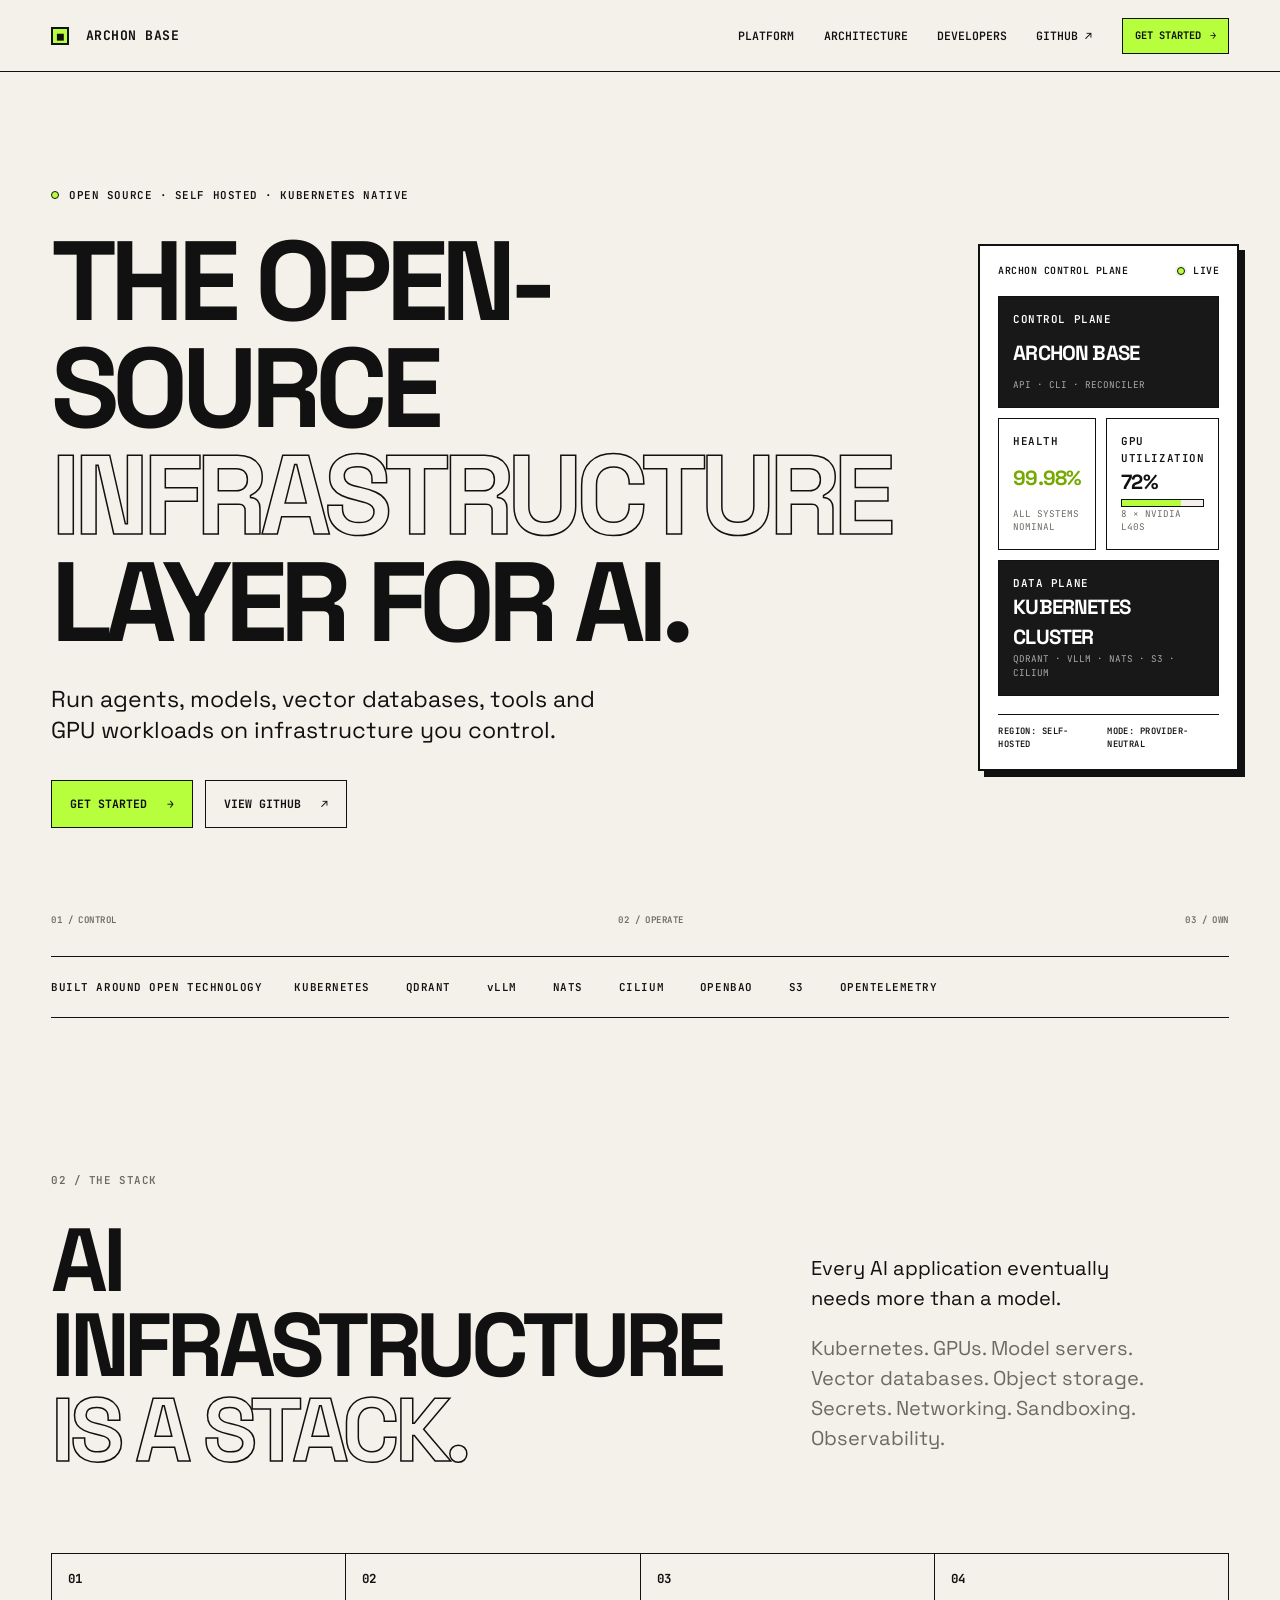
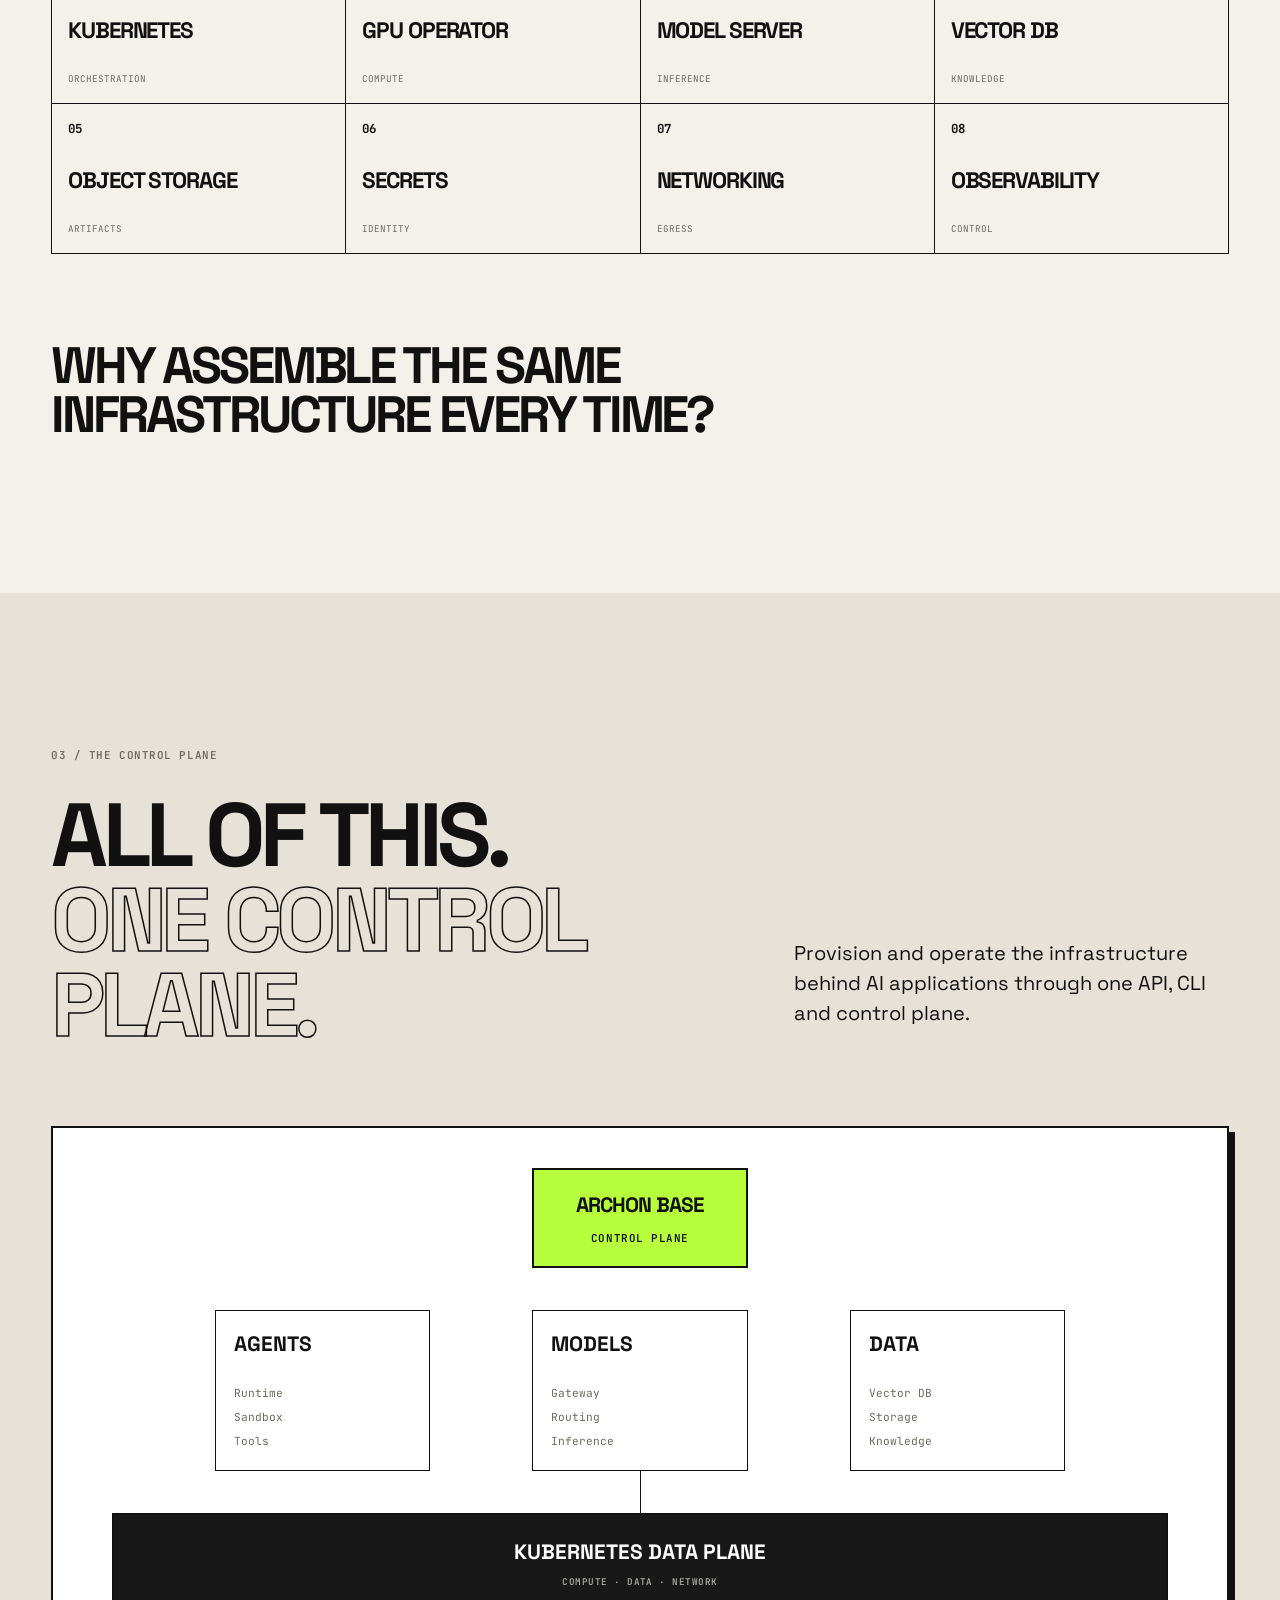
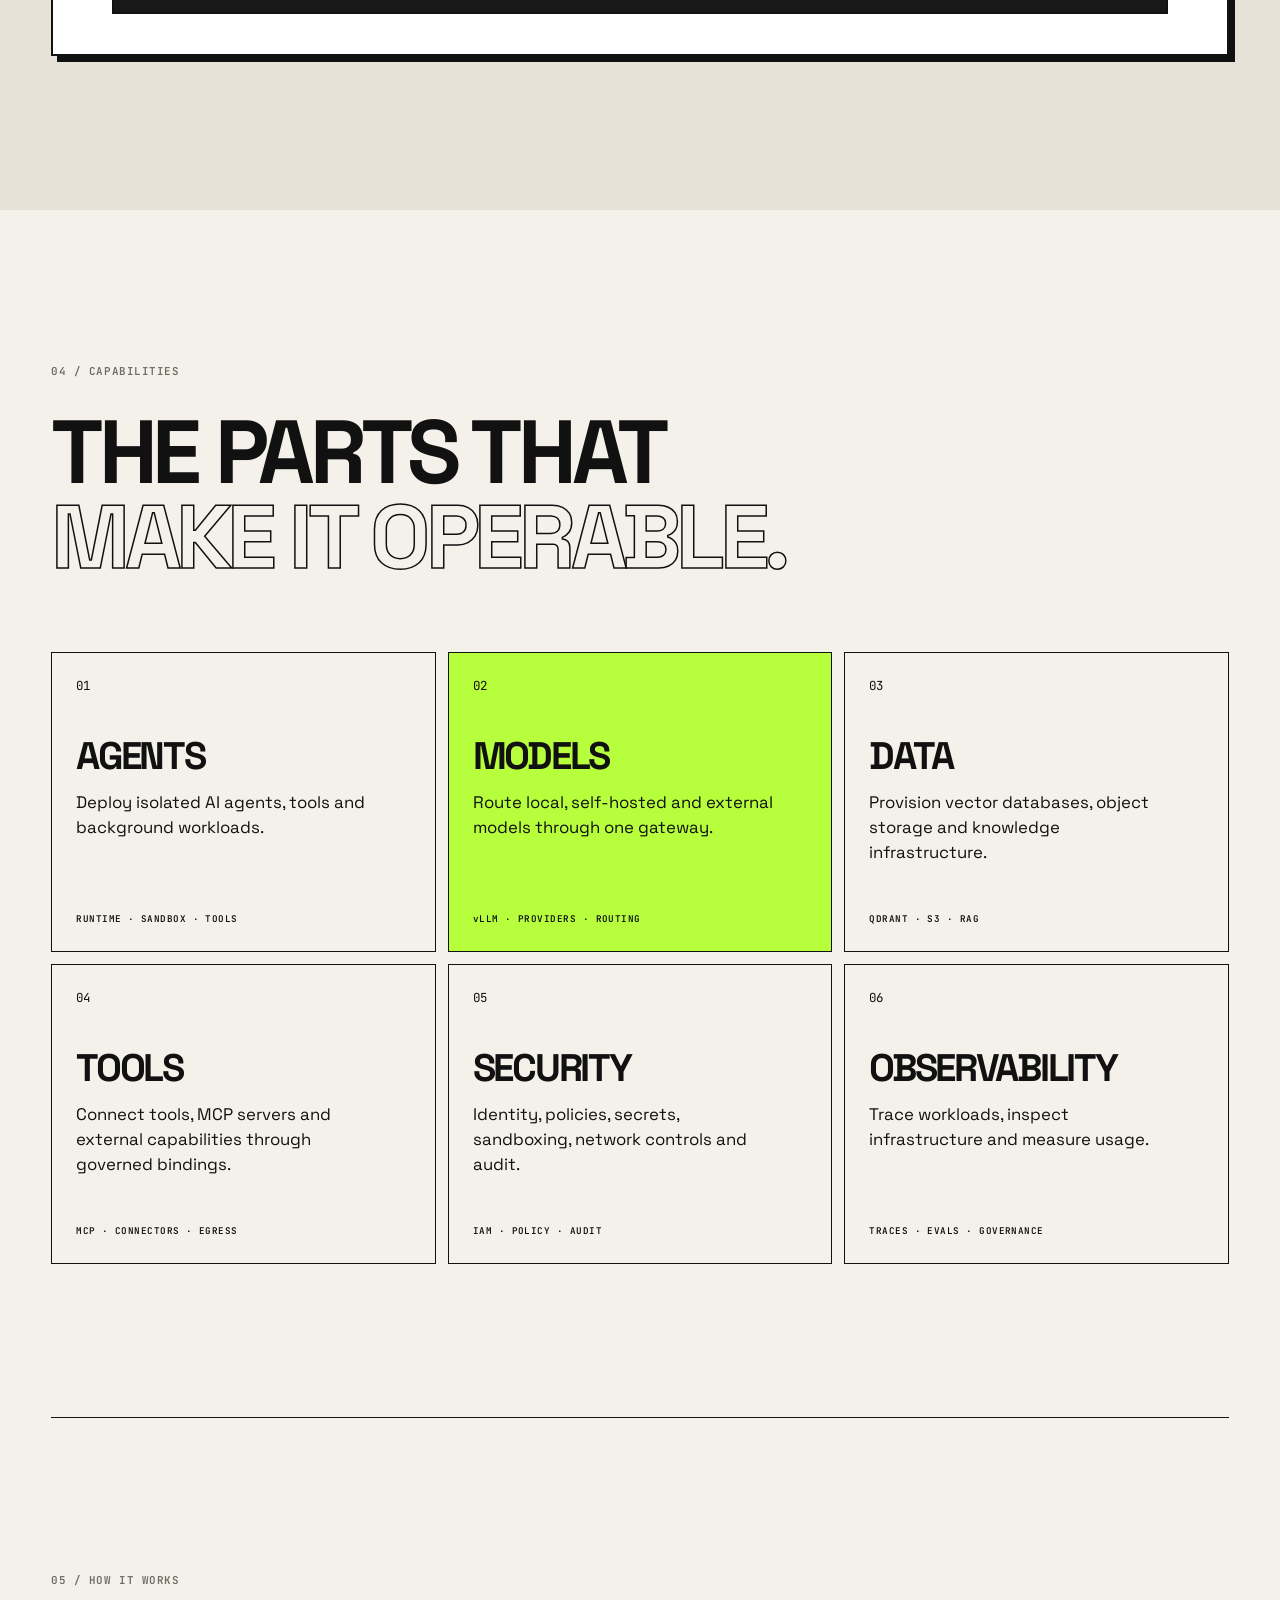
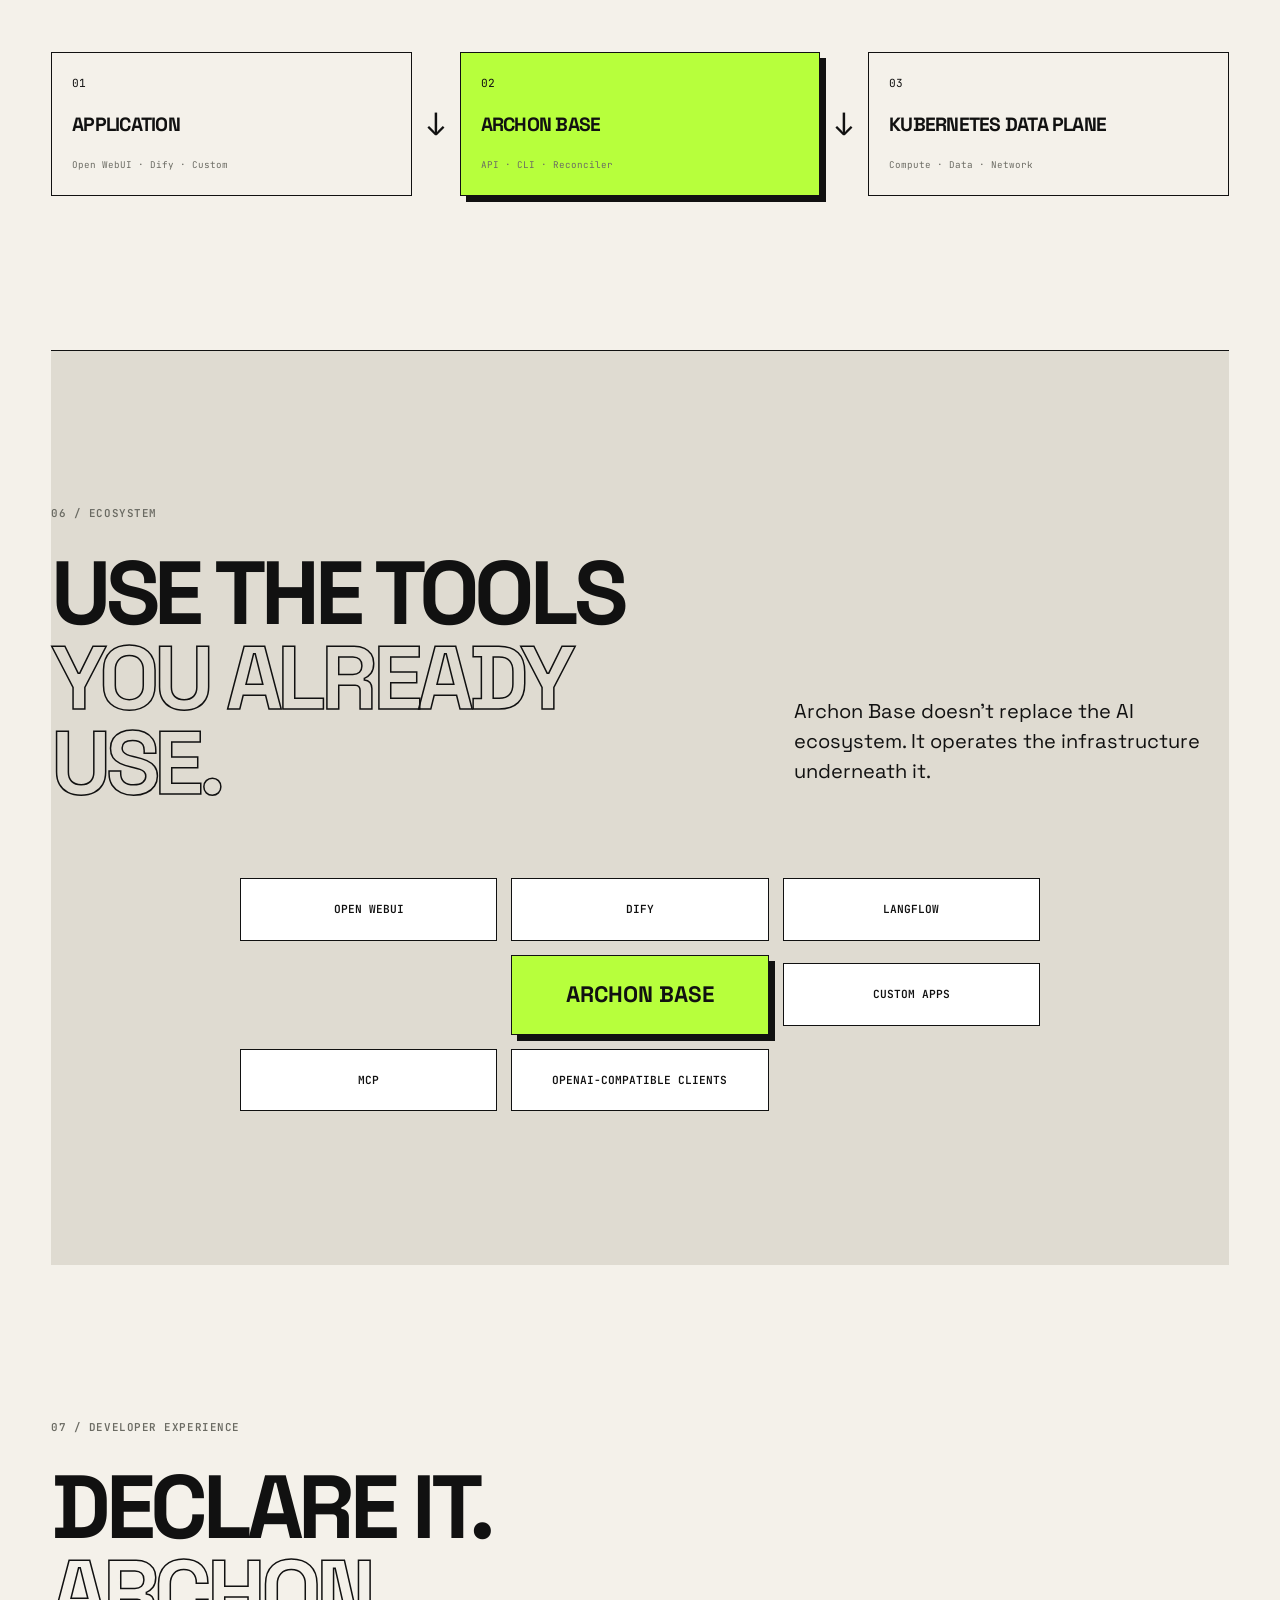
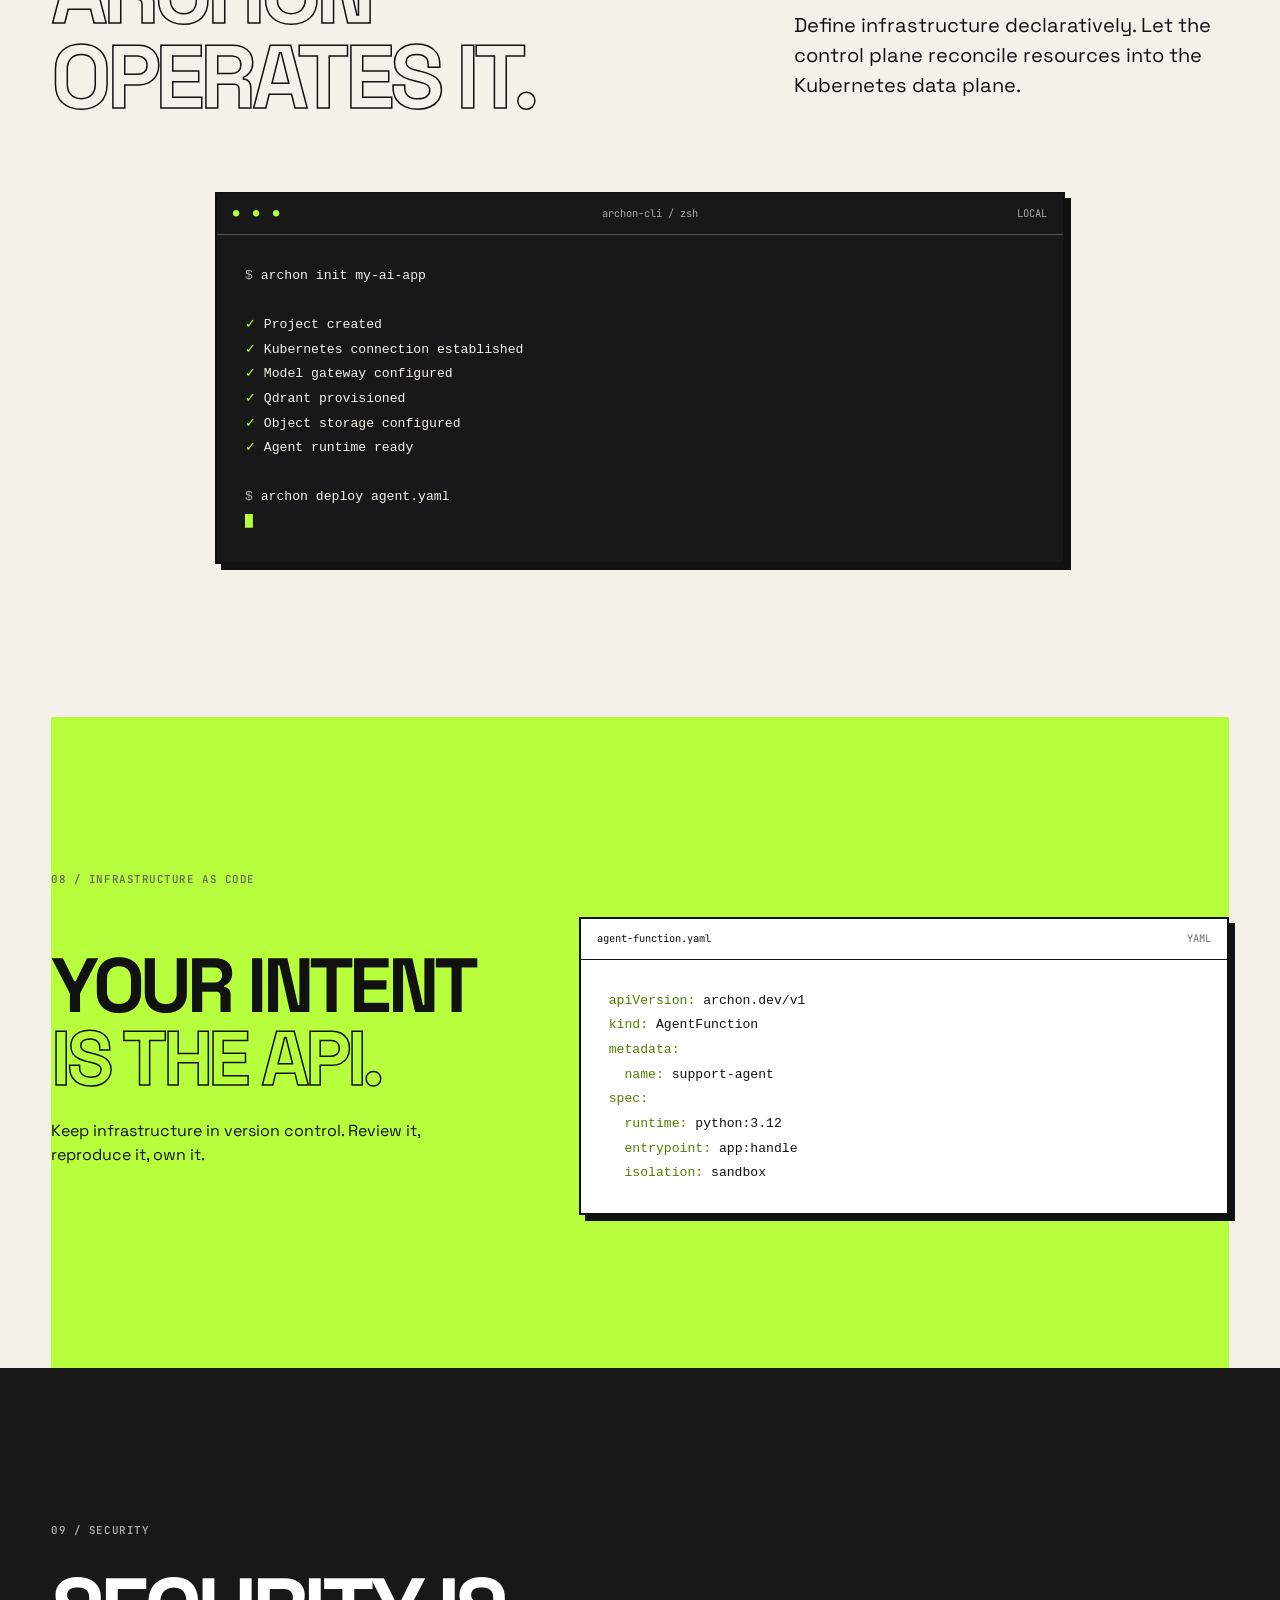
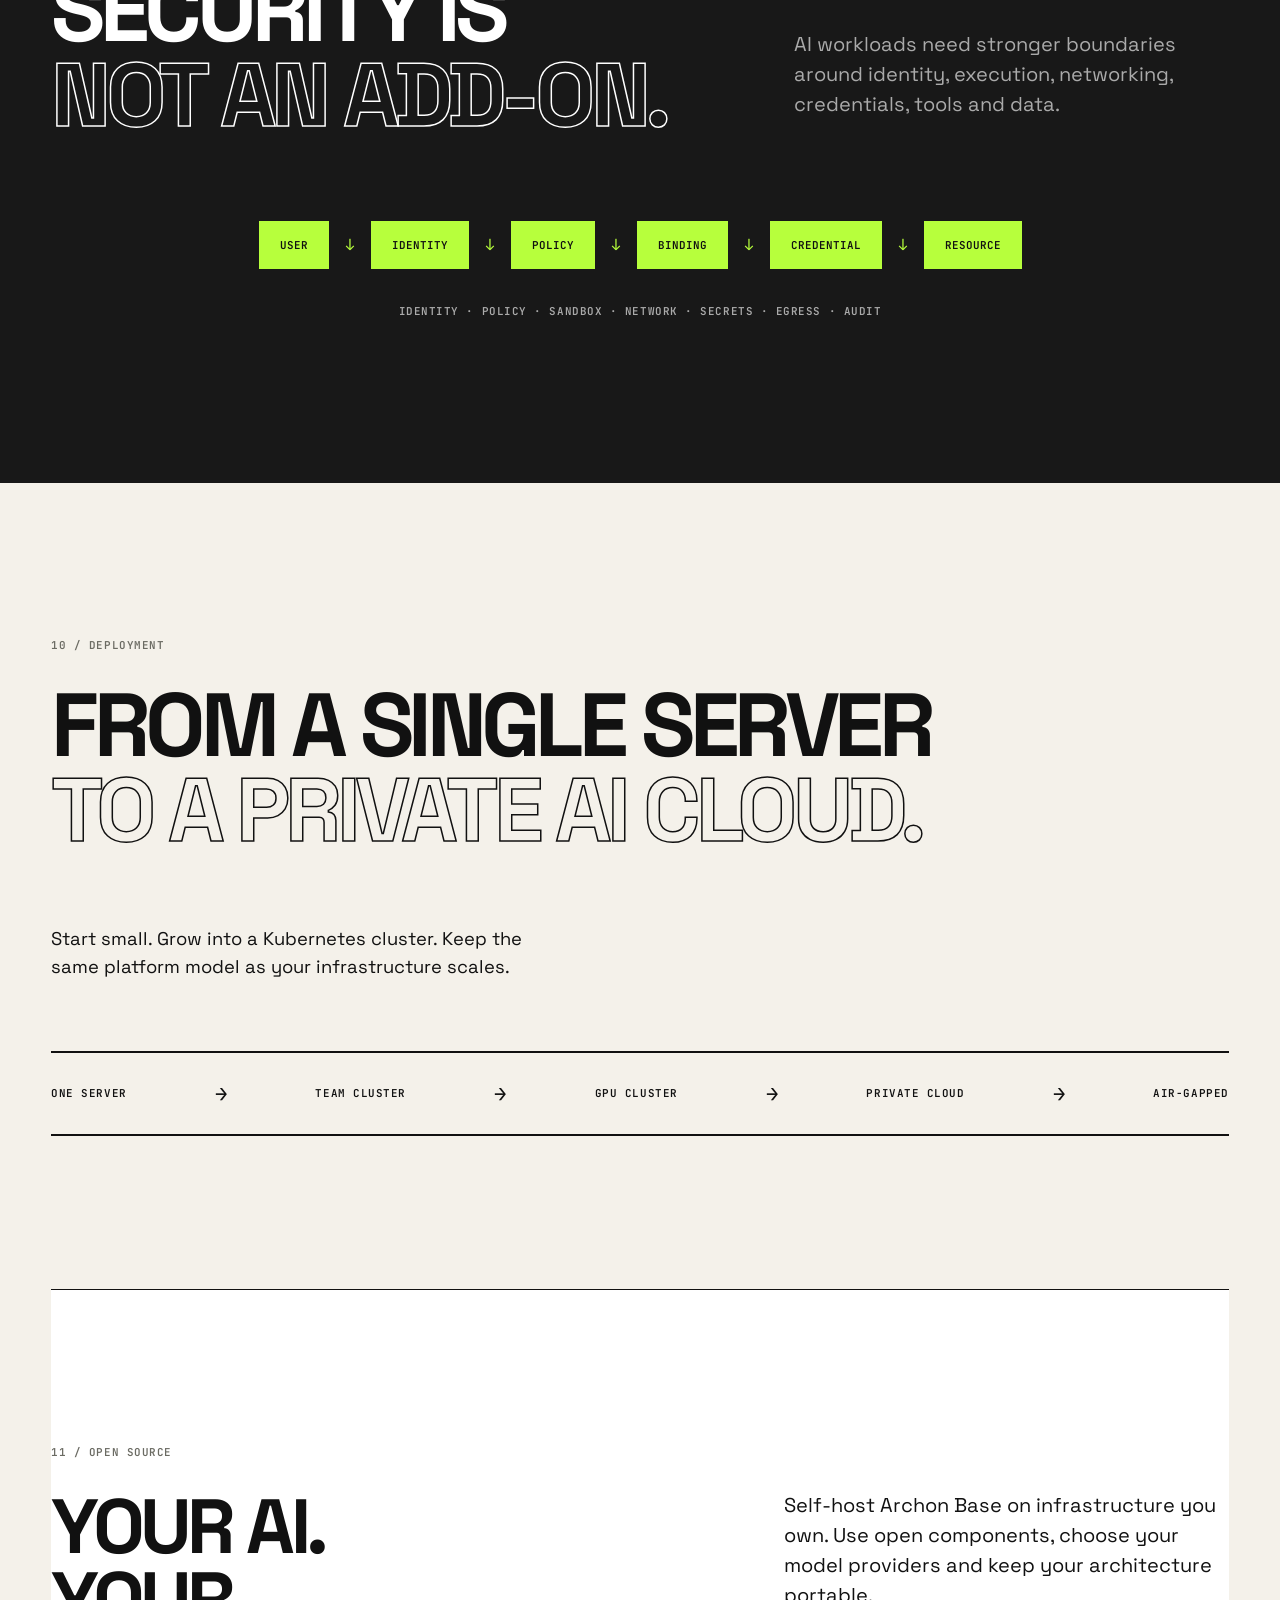
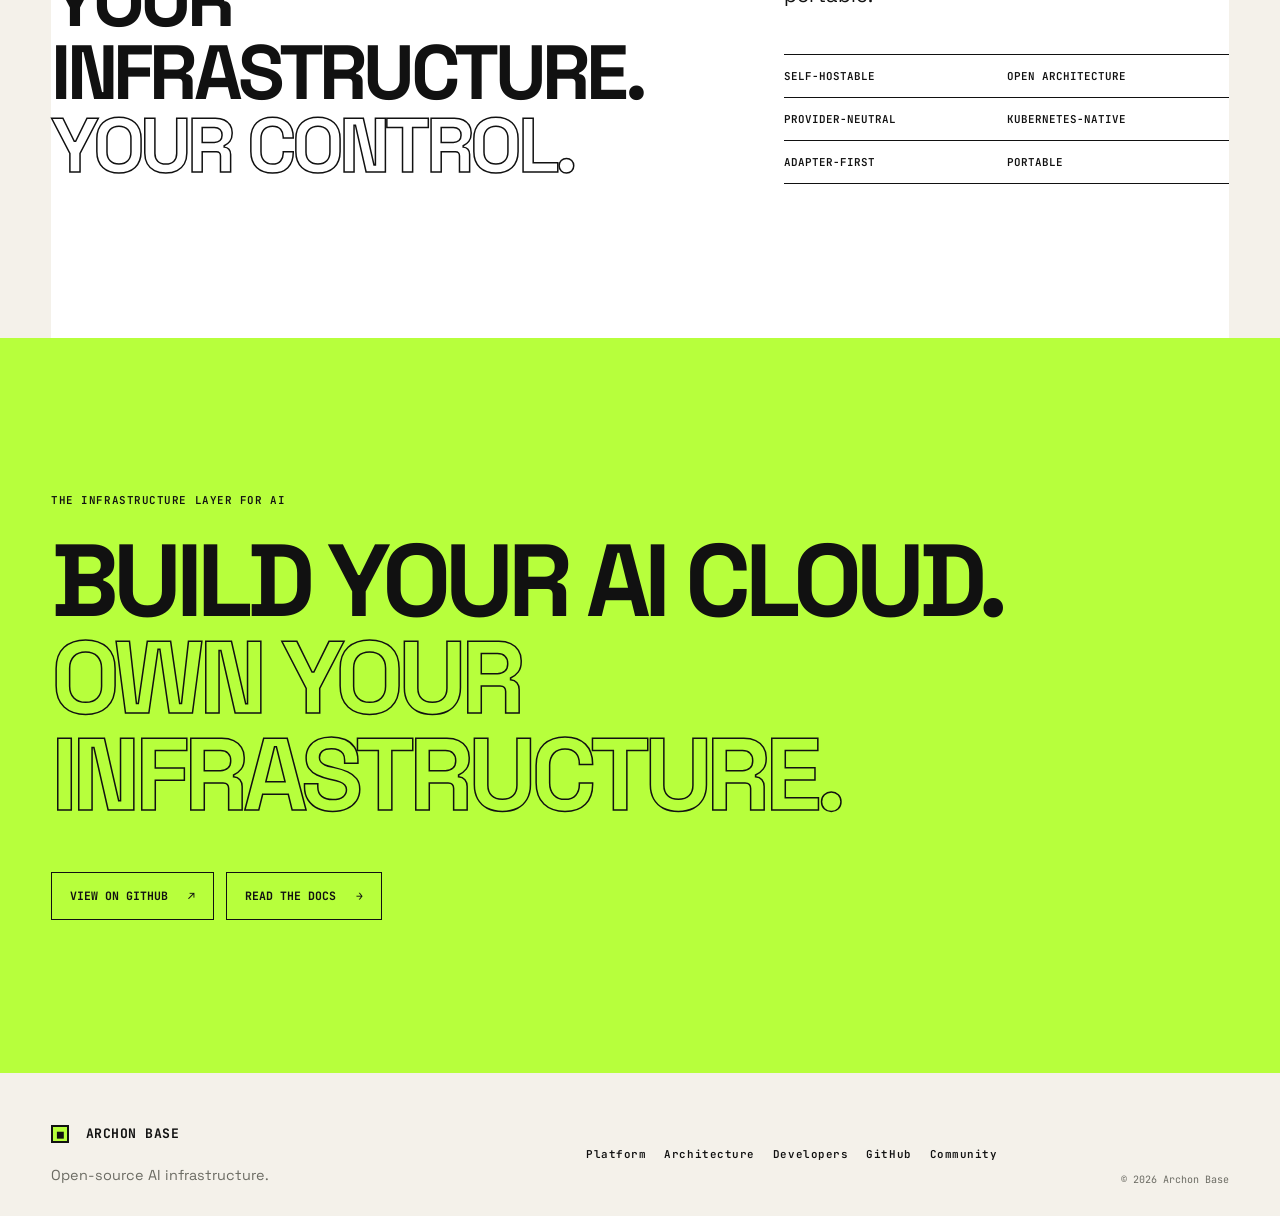
==== marketing-web/index.html @ db0e5c3b "Build Archon Base marketing website" ====
<!doctype html>
<html lang="en">
  <head>
    <meta charset="UTF-8" />
    <meta name="viewport" content="width=device-width, initial-scale=1.0" />
    <meta name="description" content="Archon Base is the open-source infrastructure layer for self-hosted AI applications." />
    <title>Archon Base — AI infrastructure you control</title>
    <link rel="preconnect" href="https://fonts.googleapis.com" />
    <link rel="preconnect" href="https://fonts.gstatic.com" crossorigin />
    <link href="https://fonts.googleapis.com/css2?family=JetBrains+Mono:wght@400;500;600;700&family=Space+Grotesk:wght@400;500;600;700&display=swap" rel="stylesheet" />
    <link rel="stylesheet" href="./styles.css" />
  </head>
  <body>
    <a class="skip-link" href="#main">Skip to content</a>
    <header class="site-header" data-header>
      <a class="wordmark" href="#top" aria-label="Archon Base home"><span class="wordmark-mark">◼</span> ARCHON BASE</a>
      <button class="menu-toggle" type="button" aria-expanded="false" aria-controls="site-nav"><span>MENU</span><span aria-hidden="true">☰</span></button>
      <nav id="site-nav" class="site-nav" aria-label="Primary navigation">
        <a href="#platform">Platform</a>
        <a href="#architecture">Architecture</a>
        <a href="#developers">Developers</a>
        <a href="https://github.com/hacrex/Archon-Base" target="_blank" rel="noreferrer">GitHub ↗</a>
        <a class="button button-lime button-small" href="#start">Get started <span>→</span></a>
      </nav>
    </header>

    <main id="main">
      <section id="top" class="hero section-shell">
        <div class="hero-copy reveal">
          <p class="eyebrow"><span class="status-dot"></span> OPEN SOURCE · SELF HOSTED · KUBERNETES NATIVE</p>
          <h1>THE OPEN-SOURCE <em>INFRASTRUCTURE</em> LAYER FOR AI.</h1>
          <p class="hero-lede">Run agents, models, vector databases, tools and GPU workloads on infrastructure you control.</p>
          <div class="hero-actions">
            <a class="button button-lime" href="#start">Get started <span>→</span></a>
            <a class="button button-ghost" href="https://github.com/hacrex/Archon-Base" target="_blank" rel="noreferrer">View GitHub <span>↗</span></a>
          </div>
        </div>
        <div class="hero-panel reveal reveal-delay-1" aria-label="Archon Base infrastructure status panel">
          <div class="panel-topline"><span>ARCHON CONTROL PLANE</span><span class="panel-live"><span class="status-dot"></span> LIVE</span></div>
          <div class="panel-grid">
            <div class="panel-node panel-node-wide"><span class="node-label">CONTROL PLANE</span><strong>ARCHON BASE</strong><small>API · CLI · RECONCILER</small></div>
            <div class="panel-node"><span class="node-label">HEALTH</span><strong class="lime-text">99.98%</strong><small>ALL SYSTEMS NOMINAL</small></div>
            <div class="panel-node"><span class="node-label">GPU UTILIZATION</span><strong>72%</strong><div class="meter"><i style="width:72%"></i></div><small>8 × NVIDIA L40S</small></div>
            <div class="panel-node panel-node-wide"><span class="node-label">DATA PLANE</span><strong>KUBERNETES CLUSTER</strong><small>QDRANT · VLLM · NATS · S3 · CILIUM</small></div>
          </div>
          <div class="panel-footer"><span>REGION: SELF-HOSTED</span><span>MODE: PROVIDER-NEUTRAL</span></div>
        </div>
        <div class="hero-annotations" aria-hidden="true"><span>01 / CONTROL</span><span>02 / OPERATE</span><span>03 / OWN</span></div>
      </section>

      <section class="tech-strip section-shell" aria-label="Technology ecosystem">
        <p class="eyebrow">BUILT AROUND OPEN TECHNOLOGY</p>
        <div class="tech-list"><span>KUBERNETES</span><span>QDRANT</span><span>vLLM</span><span>NATS</span><span>CILIUM</span><span>OPENBAO</span><span>S3</span><span>OPENTELEMETRY</span></div>
      </section>

      <section id="platform" class="problem section-shell section-pad">
        <div class="section-kicker">02 / THE STACK</div>
        <div class="split-heading"><h2>AI INFRASTRUCTURE <span>IS A STACK.</span></h2><div><p>Every AI application eventually needs more than a model.</p><p class="muted">Kubernetes. GPUs. Model servers. Vector databases. Object storage. Secrets. Networking. Sandboxing. Observability.</p></div></div>
        <div class="stack-list" aria-label="AI infrastructure stack"><div><b>01</b><span>KUBERNETES</span><small>ORCHESTRATION</small></div><div><b>02</b><span>GPU OPERATOR</span><small>COMPUTE</small></div><div><b>03</b><span>MODEL SERVER</span><small>INFERENCE</small></div><div><b>04</b><span>VECTOR DB</span><small>KNOWLEDGE</small></div><div><b>05</b><span>OBJECT STORAGE</span><small>ARTIFACTS</small></div><div><b>06</b><span>SECRETS</span><small>IDENTITY</small></div><div><b>07</b><span>NETWORKING</span><small>EGRESS</small></div><div><b>08</b><span>OBSERVABILITY</span><small>CONTROL</small></div></div>
        <p class="closing-statement">WHY ASSEMBLE THE SAME INFRASTRUCTURE EVERY TIME?</p>
      </section>

      <section id="architecture" class="control-plane section-shell section-pad">
        <div class="section-kicker">03 / THE CONTROL PLANE</div>
        <div class="split-heading"><h2>ALL OF THIS.<br /><span>ONE CONTROL PLANE.</span></h2><p>Provision and operate the infrastructure behind AI applications through one API, CLI and control plane.</p></div>
        <div class="architecture-diagram" role="img" aria-label="Archon Base connects agents, models and data to a Kubernetes data plane">
          <div class="arch-root">ARCHON BASE<small>CONTROL PLANE</small></div>
          <div class="arch-branches"><div><strong>AGENTS</strong><span>Runtime<br />Sandbox<br />Tools</span></div><div><strong>MODELS</strong><span>Gateway<br />Routing<br />Inference</span></div><div><strong>DATA</strong><span>Vector DB<br />Storage<br />Knowledge</span></div></div>
          <div class="arch-line"></div><div class="arch-kube">KUBERNETES DATA PLANE <small>COMPUTE · DATA · NETWORK</small></div>
        </div>
      </section>

      <section class="capabilities section-shell section-pad">
        <div class="section-kicker">04 / CAPABILITIES</div><h2 class="section-title">THE PARTS THAT<br /><span>MAKE IT OPERABLE.</span></h2>
        <div class="capability-grid">
          <article class="capability-card"><span class="cap-number">01</span><h3>AGENTS</h3><p>Deploy isolated AI agents, tools and background workloads.</p><small>RUNTIME · SANDBOX · TOOLS</small></article>
          <article class="capability-card lime-card"><span class="cap-number">02</span><h3>MODELS</h3><p>Route local, self-hosted and external models through one gateway.</p><small>vLLM · PROVIDERS · ROUTING</small></article>
          <article class="capability-card"><span class="cap-number">03</span><h3>DATA</h3><p>Provision vector databases, object storage and knowledge infrastructure.</p><small>QDRANT · S3 · RAG</small></article>
          <article class="capability-card"><span class="cap-number">04</span><h3>TOOLS</h3><p>Connect tools, MCP servers and external capabilities through governed bindings.</p><small>MCP · CONNECTORS · EGRESS</small></article>
          <article class="capability-card"><span class="cap-number">05</span><h3>SECURITY</h3><p>Identity, policies, secrets, sandboxing, network controls and audit.</p><small>IAM · POLICY · AUDIT</small></article>
          <article class="capability-card"><span class="cap-number">06</span><h3>OBSERVABILITY</h3><p>Trace workloads, inspect infrastructure and measure usage.</p><small>TRACES · EVALS · GOVERNANCE</small></article>
        </div>
      </section>

      <section class="how-it-works section-shell section-pad"><div class="section-kicker">05 / HOW IT WORKS</div><div class="flow"><div><span>01</span><strong>APPLICATION</strong><small>Open WebUI · Dify · Custom</small></div><i>↓</i><div class="flow-active"><span>02</span><strong>ARCHON BASE</strong><small>API · CLI · Reconciler</small></div><i>↓</i><div><span>03</span><strong>KUBERNETES DATA PLANE</strong><small>Compute · Data · Network</small></div></div></section>

      <section class="ecosystem section-shell section-pad"><div class="section-kicker">06 / ECOSYSTEM</div><div class="split-heading"><h2>USE THE TOOLS<br /><span>YOU ALREADY USE.</span></h2><p>Archon Base doesn't replace the AI ecosystem. It operates the infrastructure underneath it.</p></div><div class="ecosystem-map"><div>OPEN WEBUI</div><div>DIFY</div><div>LANGFLOW</div><div class="eco-core">ARCHON BASE</div><div>CUSTOM APPS</div><div>MCP</div><div>OPENAI-COMPATIBLE CLIENTS</div></div></section>

      <section id="developers" class="developer section-shell section-pad"><div class="section-kicker">07 / DEVELOPER EXPERIENCE</div><div class="split-heading"><h2>DECLARE IT.<br /><span>ARCHON OPERATES IT.</span></h2><p>Define infrastructure declaratively. Let the control plane reconcile resources into the Kubernetes data plane.</p></div><div class="terminal-window"><div class="terminal-bar"><span class="terminal-dots">● ● ●</span><span>archon-cli / zsh</span><span>LOCAL</span></div><pre><code><span class="code-muted">$</span> archon init my-ai-app

<span class="code-ok">✓</span> Project created
<span class="code-ok">✓</span> Kubernetes connection established
<span class="code-ok">✓</span> Model gateway configured
<span class="code-ok">✓</span> Qdrant provisioned
<span class="code-ok">✓</span> Object storage configured
<span class="code-ok">✓</span> Agent runtime ready

<span class="code-muted">$</span> archon deploy agent.yaml
<span class="cursor">█</span></code></pre></div></section>

      <section class="iac section-shell section-pad"><div class="section-kicker">08 / INFRASTRUCTURE AS CODE</div><div class="code-layout"><div><h2>YOUR INTENT<br /><span>IS THE API.</span></h2><p>Keep infrastructure in version control. Review it, reproduce it, own it.</p></div><div class="yaml-window"><div class="yaml-header">agent-function.yaml <span>YAML</span></div><pre><code><span class="yaml-key">apiVersion:</span> archon.dev/v1
<span class="yaml-key">kind:</span> AgentFunction
<span class="yaml-key">metadata:</span>
  <span class="yaml-key">name:</span> support-agent
<span class="yaml-key">spec:</span>
  <span class="yaml-key">runtime:</span> python:3.12
  <span class="yaml-key">entrypoint:</span> app:handle
  <span class="yaml-key">isolation:</span> sandbox</code></pre></div></div></section>

      <section class="security section-shell section-pad"><div class="section-kicker">09 / SECURITY</div><div class="split-heading"><h2>SECURITY IS<br /><span>NOT AN ADD-ON.</span></h2><p>AI workloads need stronger boundaries around identity, execution, networking, credentials, tools and data.</p></div><div class="security-flow"><span>USER</span><i>↓</i><span>IDENTITY</span><i>↓</i><span>POLICY</span><i>↓</i><span>BINDING</span><i>↓</i><span>CREDENTIAL</span><i>↓</i><span>RESOURCE</span></div><p class="security-labels">IDENTITY · POLICY · SANDBOX · NETWORK · SECRETS · EGRESS · AUDIT</p></section>

      <section class="deployment section-shell section-pad"><div class="section-kicker">10 / DEPLOYMENT</div><h2 class="section-title">FROM A SINGLE SERVER<br /><span>TO A PRIVATE AI CLOUD.</span></h2><p class="deployment-copy">Start small. Grow into a Kubernetes cluster. Keep the same platform model as your infrastructure scales.</p><div class="deployment-rail"><span>ONE SERVER</span><i>→</i><span>TEAM CLUSTER</span><i>→</i><span>GPU CLUSTER</span><i>→</i><span>PRIVATE CLOUD</span><i>→</i><span>AIR-GAPPED</span></div></section>

      <section class="open-source section-shell section-pad"><div class="section-kicker">11 / OPEN SOURCE</div><div class="open-source-grid"><h2>YOUR AI.<br />YOUR INFRASTRUCTURE.<br /><span>YOUR CONTROL.</span></h2><div><p>Self-host Archon Base on infrastructure you own. Use open components, choose your model providers and keep your architecture portable.</p><ul><li>SELF-HOSTABLE</li><li>OPEN ARCHITECTURE</li><li>PROVIDER-NEUTRAL</li><li>KUBERNETES-NATIVE</li><li>ADAPTER-FIRST</li><li>PORTABLE</li></ul></div></div></section>

      <section id="start" class="final-cta section-shell section-pad"><p class="eyebrow">THE INFRASTRUCTURE LAYER FOR AI</p><h2>BUILD YOUR AI CLOUD.<br /><span>OWN YOUR INFRASTRUCTURE.</span></h2><div class="hero-actions"><a class="button button-lime" href="https://github.com/hacrex/Archon-Base" target="_blank" rel="noreferrer">View on GitHub <span>↗</span></a><a class="button button-ghost" href="https://github.com/hacrex/Archon-Base/tree/main/docs" target="_blank" rel="noreferrer">Read the docs <span>→</span></a></div></section>
    </main>

    <footer class="site-footer section-shell"><div><a class="wordmark" href="#top"><span class="wordmark-mark">◼</span> ARCHON BASE</a><p>Open-source AI infrastructure.</p></div><div class="footer-links"><a href="#platform">Platform</a><a href="#architecture">Architecture</a><a href="#developers">Developers</a><a href="https://github.com/hacrex/Archon-Base" target="_blank" rel="noreferrer">GitHub</a><a href="https://github.com/hacrex/Archon-Base/issues" target="_blank" rel="noreferrer">Community</a></div><p class="copyright">© 2026 Archon Base</p></footer>
    <script src="./script.js"></script>
  </body>
</html>
---- marketing-web/styles.css ----
:root{--bg:#f4f1ea;--ink:#111;--surface:#fff;--lime:#b7ff3c;--muted:#6b6b63;--code:#181818;--line:1px solid var(--ink);--shadow:6px 6px 0 var(--ink);--display:'Space Grotesk',Arial,sans-serif;--mono:'JetBrains Mono',monospace}*{box-sizing:border-box}html{scroll-behavior:smooth}body{margin:0;background:var(--bg);color:var(--ink);font-family:var(--display);font-size:16px;line-height:1.5}body:has(.nav-open){overflow:hidden}a{color:inherit;text-decoration:none}button{font:inherit;color:inherit}.skip-link{position:fixed;left:16px;top:-60px;padding:12px 16px;background:var(--lime);border:var(--line);z-index:100}.skip-link:focus{top:16px}.section-shell{width:min(92%,1440px);margin:0 auto}.section-pad{padding-top:clamp(88px,12vw,176px);padding-bottom:clamp(88px,12vw,176px)}.site-header{position:sticky;top:0;height:72px;display:flex;align-items:center;justify-content:space-between;padding:0 4%;background:rgba(244,241,234,.95);border-bottom:var(--line);z-index:20;backdrop-filter:blur(6px)}.wordmark{font-family:var(--mono);font-size:.82rem;font-weight:700;letter-spacing:.04em;white-space:nowrap}.wordmark-mark{display:inline-grid;place-items:center;width:18px;height:18px;margin-right:8px;background:var(--lime);border:2px solid var(--ink);font-size:.65rem}.site-nav{display:flex;align-items:center;gap:clamp(16px,2.3vw,36px);font-family:var(--mono);font-size:.72rem;font-weight:600;text-transform:uppercase}.site-nav a:not(.button):hover,.footer-links a:hover{text-decoration:underline;text-underline-offset:4px}.menu-toggle{display:none;border:0;background:none;cursor:pointer;font-family:var(--mono);font-size:.7rem;gap:10px;align-items:center}.button{display:inline-flex;align-items:center;justify-content:center;gap:20px;min-height:48px;padding:12px 18px;border:var(--line);font-family:var(--mono);font-size:.72rem;font-weight:700;text-transform:uppercase;transition:transform .18s,box-shadow .18s,background .18s}.button:hover,.button:focus-visible{transform:translate(-3px,-3px);box-shadow:var(--shadow);outline:none}.button-lime{background:var(--lime)}.button-ghost{background:transparent}.button-small{min-height:36px;padding:7px 12px;font-size:.65rem;gap:9px}.hero{min-height:calc(100vh - 72px);display:grid;grid-template-columns:1.05fr .95fr;align-items:center;gap:clamp(36px,7vw,112px);position:relative;padding-top:clamp(64px,9vw,130px);padding-bottom:clamp(80px,10vw,150px)}.eyebrow,.section-kicker,.node-label,.panel-topline,.panel-footer,.tech-list,.capability-card small,.security-labels,.deployment-rail,.arch-root small,.arch-kube small,.hero-annotations,.footer-links{font-family:var(--mono);font-size:.68rem;letter-spacing:.05em;font-weight:600}.eyebrow{display:flex;gap:10px;align-items:center;margin:0 0 24px}.status-dot{display:inline-block;width:8px;height:8px;background:var(--lime);border:1px solid var(--ink);border-radius:50%;box-shadow:0 0 0 2px var(--bg)}h1,h2,h3,p{margin-top:0}h1,h2,h3{font-weight:700;letter-spacing:-.06em;line-height:.95}h1{font-size:clamp(3.45rem,8.8vw,8.5rem);margin-bottom:28px;max-width:900px}h1 em,h2 span{font-style:normal;color:transparent;-webkit-text-stroke:1.5px var(--ink)}.hero-lede{max-width:550px;font-size:clamp(1.1rem,1.8vw,1.45rem);line-height:1.35}.hero-actions{display:flex;flex-wrap:wrap;gap:12px;margin-top:34px}.hero-panel{border:2px solid var(--ink);background:var(--surface);box-shadow:var(--shadow);padding:18px;transform:rotate(1.3deg)}.panel-topline,.panel-footer{display:flex;justify-content:space-between;gap:12px;font-size:.62rem}.panel-live{display:flex;align-items:center;gap:8px}.panel-grid{display:grid;grid-template-columns:1fr 1fr;gap:10px;margin:18px 0}.panel-node{min-height:132px;border:var(--line);padding:14px;display:flex;flex-direction:column;justify-content:space-between}.panel-node-wide{grid-column:span 2;min-height:112px;background:var(--code);color:var(--surface)}.panel-node strong{font-size:1.28rem;letter-spacing:-.04em}.panel-node small{font-family:var(--mono);font-size:.58rem;color:var(--muted)}.panel-node-wide small{color:#aaa}.lime-text{color:#76a900}.meter{height:8px;border:1px solid var(--ink);background:var(--bg)}.meter i{display:block;height:100%;background:var(--lime)}.panel-footer{padding-top:10px;border-top:var(--line);font-size:.55rem}.hero-annotations{position:absolute;bottom:28px;left:0;right:0;display:flex;justify-content:space-between;color:var(--muted);font-size:.57rem}.tech-strip{border-top:var(--line);border-bottom:var(--line);padding:22px 0;display:flex;align-items:center;gap:32px}.tech-strip .eyebrow{margin:0;white-space:nowrap}.tech-list{display:flex;flex-wrap:wrap;gap:clamp(14px,2.8vw,42px);font-size:.68rem}.muted{color:var(--muted)}.section-kicker{margin-bottom:30px;color:var(--muted)}.split-heading{display:grid;grid-template-columns:1.2fr .8fr;gap:clamp(32px,7vw,120px);align-items:end}.split-heading h2,.section-title{font-size:clamp(3rem,7vw,7rem);margin-bottom:0}.split-heading p{font-size:clamp(1rem,1.7vw,1.25rem);max-width:500px}.stack-list{display:grid;grid-template-columns:repeat(4,1fr);border-top:var(--line);border-left:var(--line);margin-top:80px}.stack-list>div{min-height:150px;padding:16px;border-right:var(--line);border-bottom:var(--line);display:flex;flex-direction:column;justify-content:space-between}.stack-list b,.cap-number{font-family:var(--mono);font-size:.78rem}.stack-list span{font-size:1.4rem;font-weight:700;letter-spacing:-.05em}.stack-list small{font-family:var(--mono);font-size:.58rem;color:var(--muted)}.closing-statement{font-size:clamp(2rem,4vw,4.2rem);letter-spacing:-.06em;font-weight:700;line-height:.95;max-width:720px;margin:88px 0 0}.control-plane{background:#e6e2d8;width:100%;max-width:none;padding-left:4%;padding-right:4%}.control-plane>*{max-width:1440px;margin-left:auto;margin-right:auto}.architecture-diagram{margin-top:78px;border:2px solid var(--ink);background:var(--surface);padding:40px 5%;text-align:center;box-shadow:var(--shadow)}.arch-root{display:inline-flex;flex-direction:column;gap:8px;padding:20px 42px;border:2px solid var(--ink);background:var(--lime);font-size:1.3rem;font-weight:700;letter-spacing:-.04em}.arch-branches{display:grid;grid-template-columns:repeat(3,1fr);gap:12%;margin:42px auto 0;max-width:850px}.arch-branches>div{border:var(--line);padding:18px;text-align:left;min-height:150px}.arch-branches strong{display:block;font-size:1.3rem;margin-bottom:20px}.arch-branches span{font-family:var(--mono);font-size:.7rem;line-height:1.8;color:var(--muted)}.arch-line{height:42px;width:1px;background:var(--ink);margin:auto}.arch-kube{border:2px solid var(--ink);background:var(--code);color:var(--surface);padding:22px;font-size:1.3rem;font-weight:700}.arch-kube small{display:block;color:#a9a9a3;margin-top:8px;font-size:.58rem}.capabilities{background:var(--bg)}.section-title{margin-bottom:72px}.capability-grid{display:grid;grid-template-columns:repeat(3,1fr);gap:12px}.capability-card{min-height:300px;border:var(--line);padding:24px;display:flex;flex-direction:column;transition:transform .18s,box-shadow .18s}.capability-card:hover{transform:translate(-3px,-3px);box-shadow:var(--shadow)}.capability-card h3{font-size:clamp(2rem,3vw,3.2rem);margin:42px 0 16px}.capability-card p{font-size:1.05rem;max-width:300px}.capability-card small{margin-top:auto;font-size:.58rem}.lime-card{background:var(--lime)}.how-it-works{border-top:var(--line);border-bottom:var(--line)}.flow{display:flex;align-items:center;justify-content:space-between;gap:14px;margin-top:64px}.flow>div{border:var(--line);padding:22px 20px;min-height:144px;flex:1;display:flex;flex-direction:column;justify-content:space-between}.flow .flow-active{background:var(--lime);box-shadow:var(--shadow)}.flow span{font-family:var(--mono);font-size:.7rem}.flow strong{font-size:1.2rem;letter-spacing:-.04em}.flow small{font-family:var(--mono);font-size:.58rem;color:var(--muted)}.flow>i{font-style:normal;font-size:2rem}.ecosystem{background:#dfdbd1}.ecosystem-map{margin:72px auto 0;max-width:800px;display:grid;grid-template-columns:1fr 1fr 1fr;gap:14px;align-items:center;text-align:center;font-family:var(--mono);font-size:.7rem;font-weight:600}.ecosystem-map>div{border:var(--line);padding:22px 12px;background:var(--surface)}.ecosystem-map .eco-core{grid-column:2;background:var(--lime);font-family:var(--display);font-size:1.4rem;font-weight:700;box-shadow:var(--shadow)}.terminal-window,.yaml-window{background:var(--code);color:#f5f1e8;border:2px solid var(--ink);box-shadow:var(--shadow)}.terminal-window{margin-top:72px;max-width:850px;margin-left:auto;margin-right:auto}.terminal-bar,.yaml-header{display:flex;justify-content:space-between;padding:12px 16px;border-bottom:1px solid #555;font-family:var(--mono);font-size:.65rem;color:#aaa}.terminal-dots{color:var(--lime);letter-spacing:4px}.terminal-window pre,.yaml-window pre{overflow-x:auto;margin:0;padding:28px;font:500 .82rem/1.8 var(--mono)}.code-muted{color:#aaa}.code-ok{color:var(--lime)}.cursor{color:var(--lime);animation:blink 1s steps(2,start) infinite}.iac{background:var(--lime)}.code-layout{display:grid;grid-template-columns:.8fr 1.2fr;gap:8%;align-items:center}.code-layout h2{font-size:clamp(3rem,6vw,6rem);margin-bottom:24px}.yaml-window{background:var(--surface);color:var(--ink);box-shadow:var(--shadow)}.yaml-header{color:var(--ink);border-color:var(--ink)}.yaml-header span{color:var(--muted)}.yaml-key{color:#508000}.security{background:var(--code);color:var(--surface);width:100%;max-width:none;padding-left:4%;padding-right:4%}.security>*{max-width:1440px;margin-left:auto;margin-right:auto}.security .section-kicker{color:#aaa}.security h2 span{-webkit-text-stroke:1.5px var(--surface)}.security .split-heading p{color:#aaa}.security-flow{display:flex;align-items:center;justify-content:center;flex-wrap:wrap;gap:16px;margin-top:82px}.security-flow span{border:1px solid var(--surface);padding:16px 20px;font:600 .68rem var(--mono)}.security-flow span:nth-child(odd){background:var(--lime);color:var(--ink);border-color:var(--lime)}.security-flow i{font-style:normal;color:var(--lime)}.security-labels{text-align:center;color:#aaa;margin-top:34px}.deployment-copy{max-width:500px;font-size:1.15rem;margin:40px 0 70px}.deployment-rail{display:flex;align-items:center;justify-content:space-between;gap:12px;border-top:2px solid var(--ink);border-bottom:2px solid var(--ink);padding:25px 0;flex-wrap:wrap}.deployment-rail span{font-size:.68rem}.deployment-rail i{font-style:normal;font-size:1.3rem}.open-source{border-top:var(--line);background:var(--surface)}.open-source-grid{display:grid;grid-template-columns:1fr 1fr;gap:12%;align-items:start}.open-source h2{font-size:clamp(3rem,6vw,6rem);margin:0}.open-source-grid>div>p{font-size:1.25rem}.open-source ul{list-style:none;margin:44px 0 0;padding:0;display:grid;grid-template-columns:1fr 1fr;border-top:var(--line)}.open-source li{padding:14px 0;border-bottom:var(--line);font:600 .68rem var(--mono)}.final-cta{background:var(--lime);width:100%;max-width:none;padding-left:4%;padding-right:4%}.final-cta>*{max-width:1440px;margin-left:auto;margin-right:auto}.final-cta h2{font-size:clamp(3.5rem,8vw,8rem);margin:0}.final-cta h2 span{-webkit-text-stroke:1.5px var(--ink)}.final-cta .hero-actions{max-width:1440px;margin-top:48px}.site-footer{display:grid;grid-template-columns:1fr 1fr auto;gap:30px;align-items:end;padding-top:48px;padding-bottom:48px}.site-footer p{font-size:.9rem;color:var(--muted);margin:20px 0 0}.footer-links{display:flex;gap:18px;flex-wrap:wrap;align-self:center}.copyright{font-family:var(--mono);font-size:.63rem!important;white-space:nowrap}.reveal{animation:rise .7s both}.reveal-delay-1{animation-delay:.15s}@keyframes rise{from{opacity:0;transform:translateY(18px)}to{opacity:1;transform:translateY(0)}}@keyframes blink{50%{opacity:0}}@media(max-width:850px){.site-header{padding:0 16px}.menu-toggle{display:flex}.site-nav{position:fixed;inset:72px 0 auto 0;display:none;flex-direction:column;align-items:stretch;gap:0;background:var(--bg);border-bottom:var(--line);padding:10px 16px 22px}.site-nav.nav-open{display:flex}.site-nav a{padding:16px 0;border-bottom:var(--line)}.site-nav .button{margin-top:14px}.section-shell{width:calc(100% - 32px)}.hero{grid-template-columns:1fr;min-height:auto;padding-top:80px}.hero-panel{max-width:600px;margin:10px 0 30px}.hero-annotations{display:none}.tech-strip{display:block}.tech-list{margin-top:18px}.split-heading,.open-source-grid,.code-layout{grid-template-columns:1fr;gap:28px}.stack-list{grid-template-columns:repeat(2,1fr);margin-top:48px}.stack-list>div{min-height:125px}.capability-grid{grid-template-columns:1fr 1fr}.capability-card{min-height:260px}.flow{display:grid;grid-template-columns:1fr;gap:10px}.flow>i{text-align:center;line-height:1}.ecosystem-map{grid-template-columns:1fr 1fr}.ecosystem-map .eco-core{grid-column:span 2;grid-row:2}.security-flow{gap:10px;margin-top:50px}.deployment-rail{justify-content:flex-start}.site-footer{grid-template-columns:1fr}.footer-links{align-self:start}.copyright{grid-column:auto}}@media(max-width:540px){h1{font-size:clamp(3.1rem,16vw,5rem)}.hero-actions{align-items:stretch;flex-direction:column}.hero-actions .button{width:100%}.panel-grid{grid-template-columns:1fr}.panel-node-wide{grid-column:auto}.split-heading h2,.section-title{font-size:clamp(2.8rem,14vw,5rem)}.stack-list{grid-template-columns:1fr}.capability-grid{grid-template-columns:1fr}.capability-card{min-height:235px}.arch-branches{grid-template-columns:1fr;gap:10px}.arch-branches>div{min-height:0}.architecture-diagram{padding:28px 16px}.security-flow{display:grid;grid-template-columns:1fr 1fr}.security-flow i{display:none}.security-flow span{padding:13px 10px;text-align:center}.open-source ul{grid-template-columns:1fr}.final-cta .hero-actions{margin-top:32px}}@media(prefers-reduced-motion:reduce){html{scroll-behavior:auto}.reveal{animation:none}.button,.capability-card{transition:none}.cursor{animation:none}}
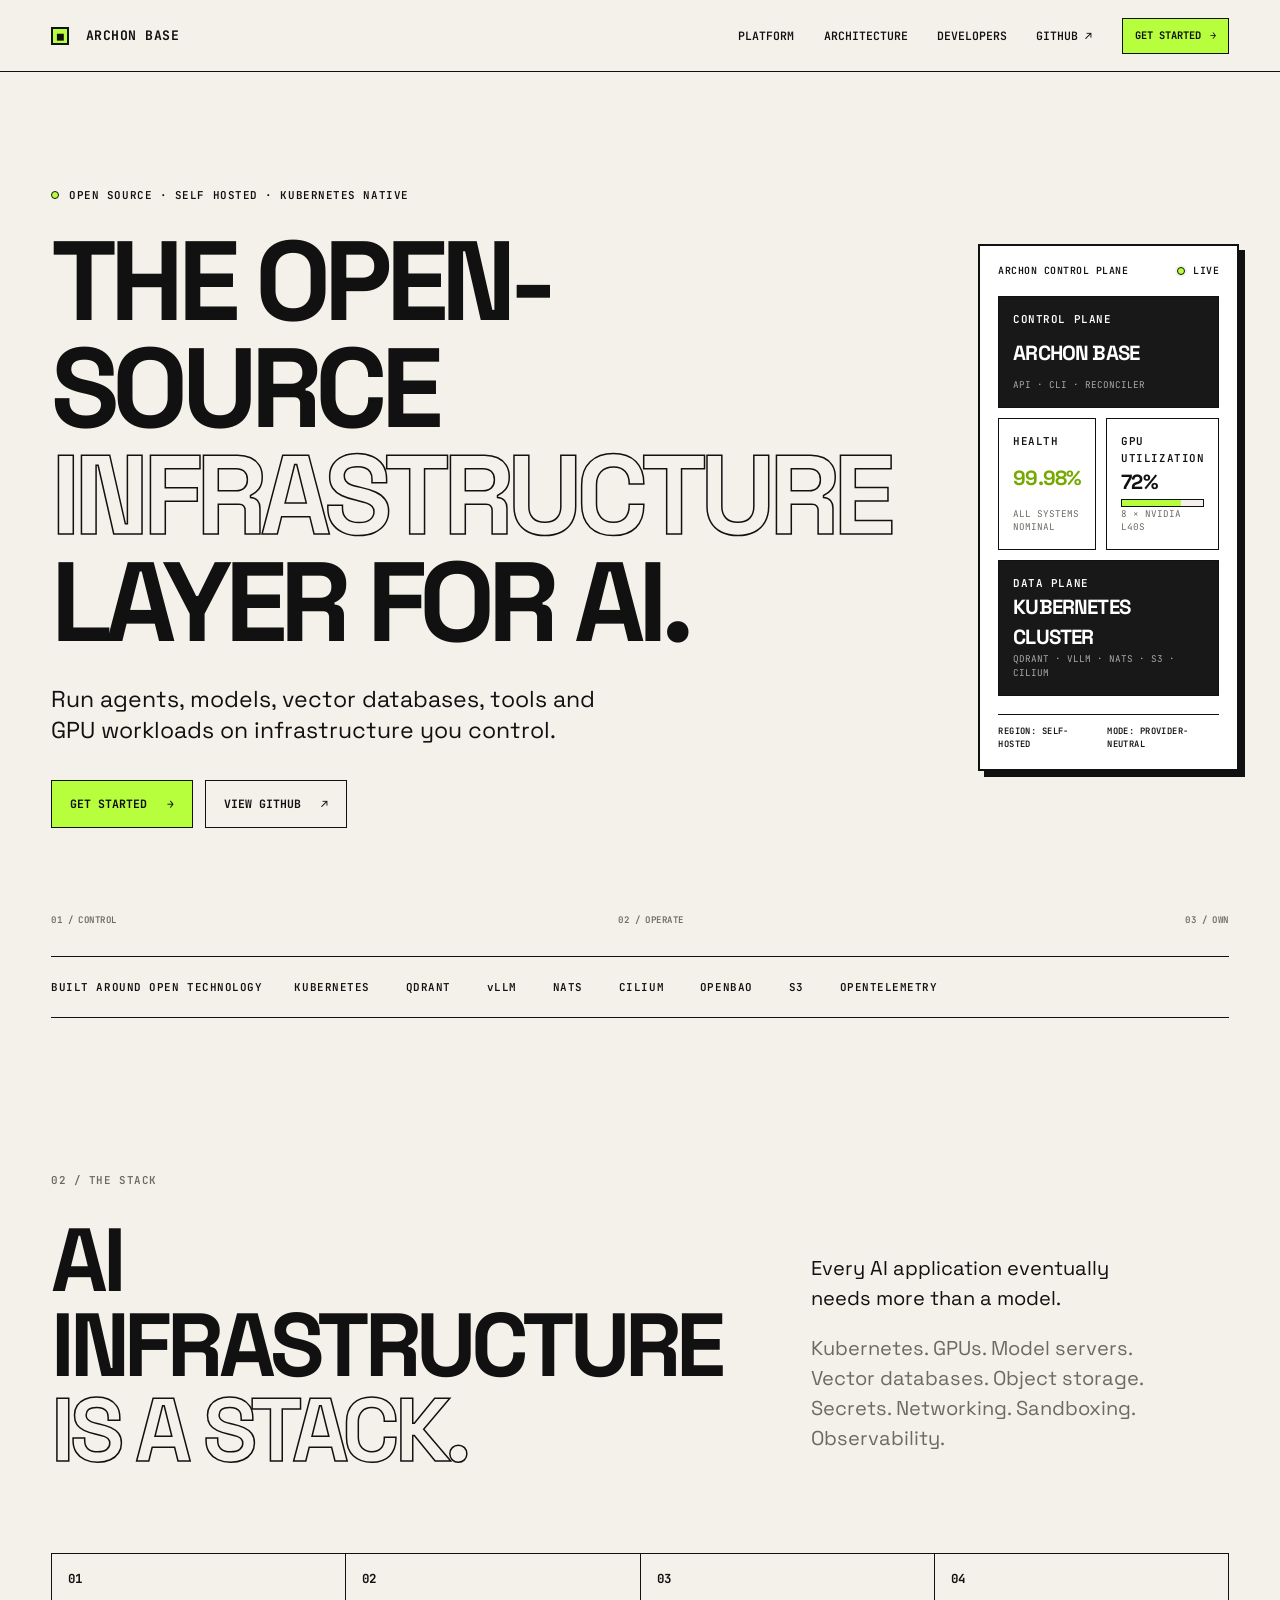
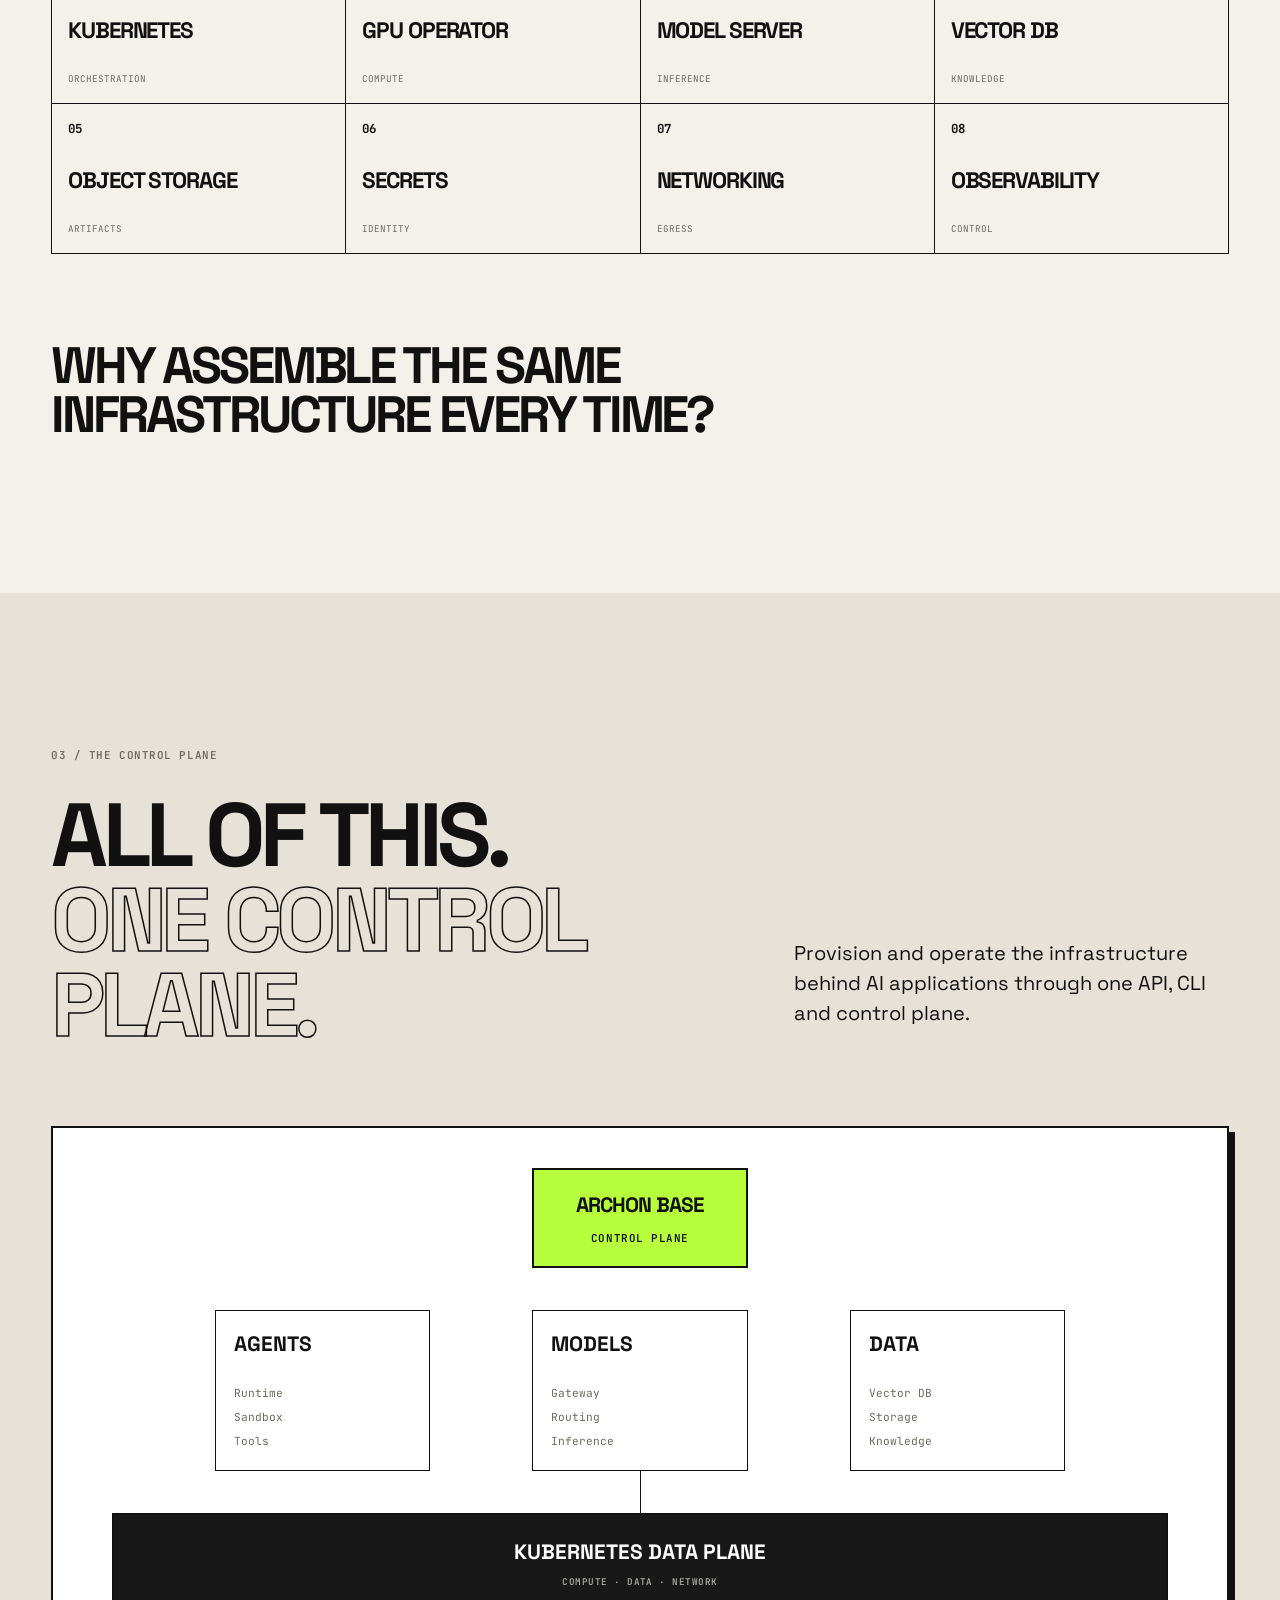
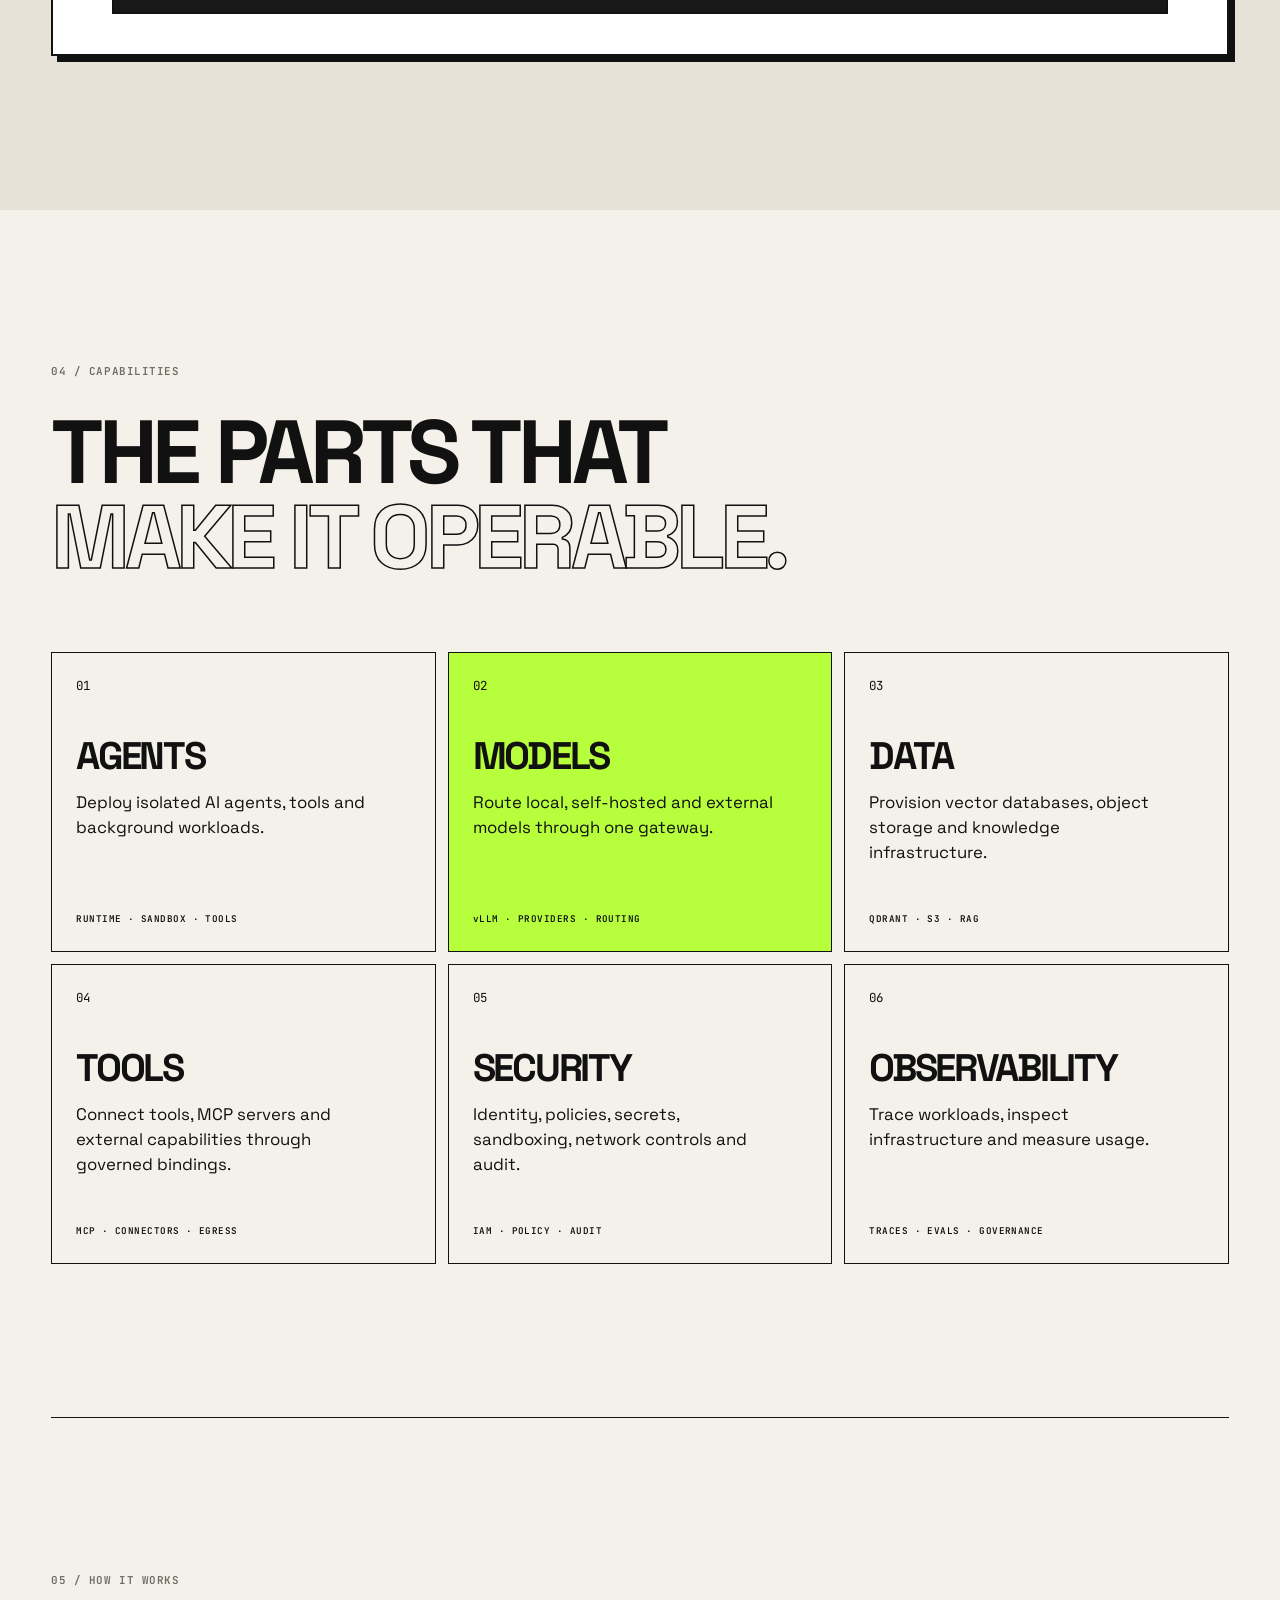
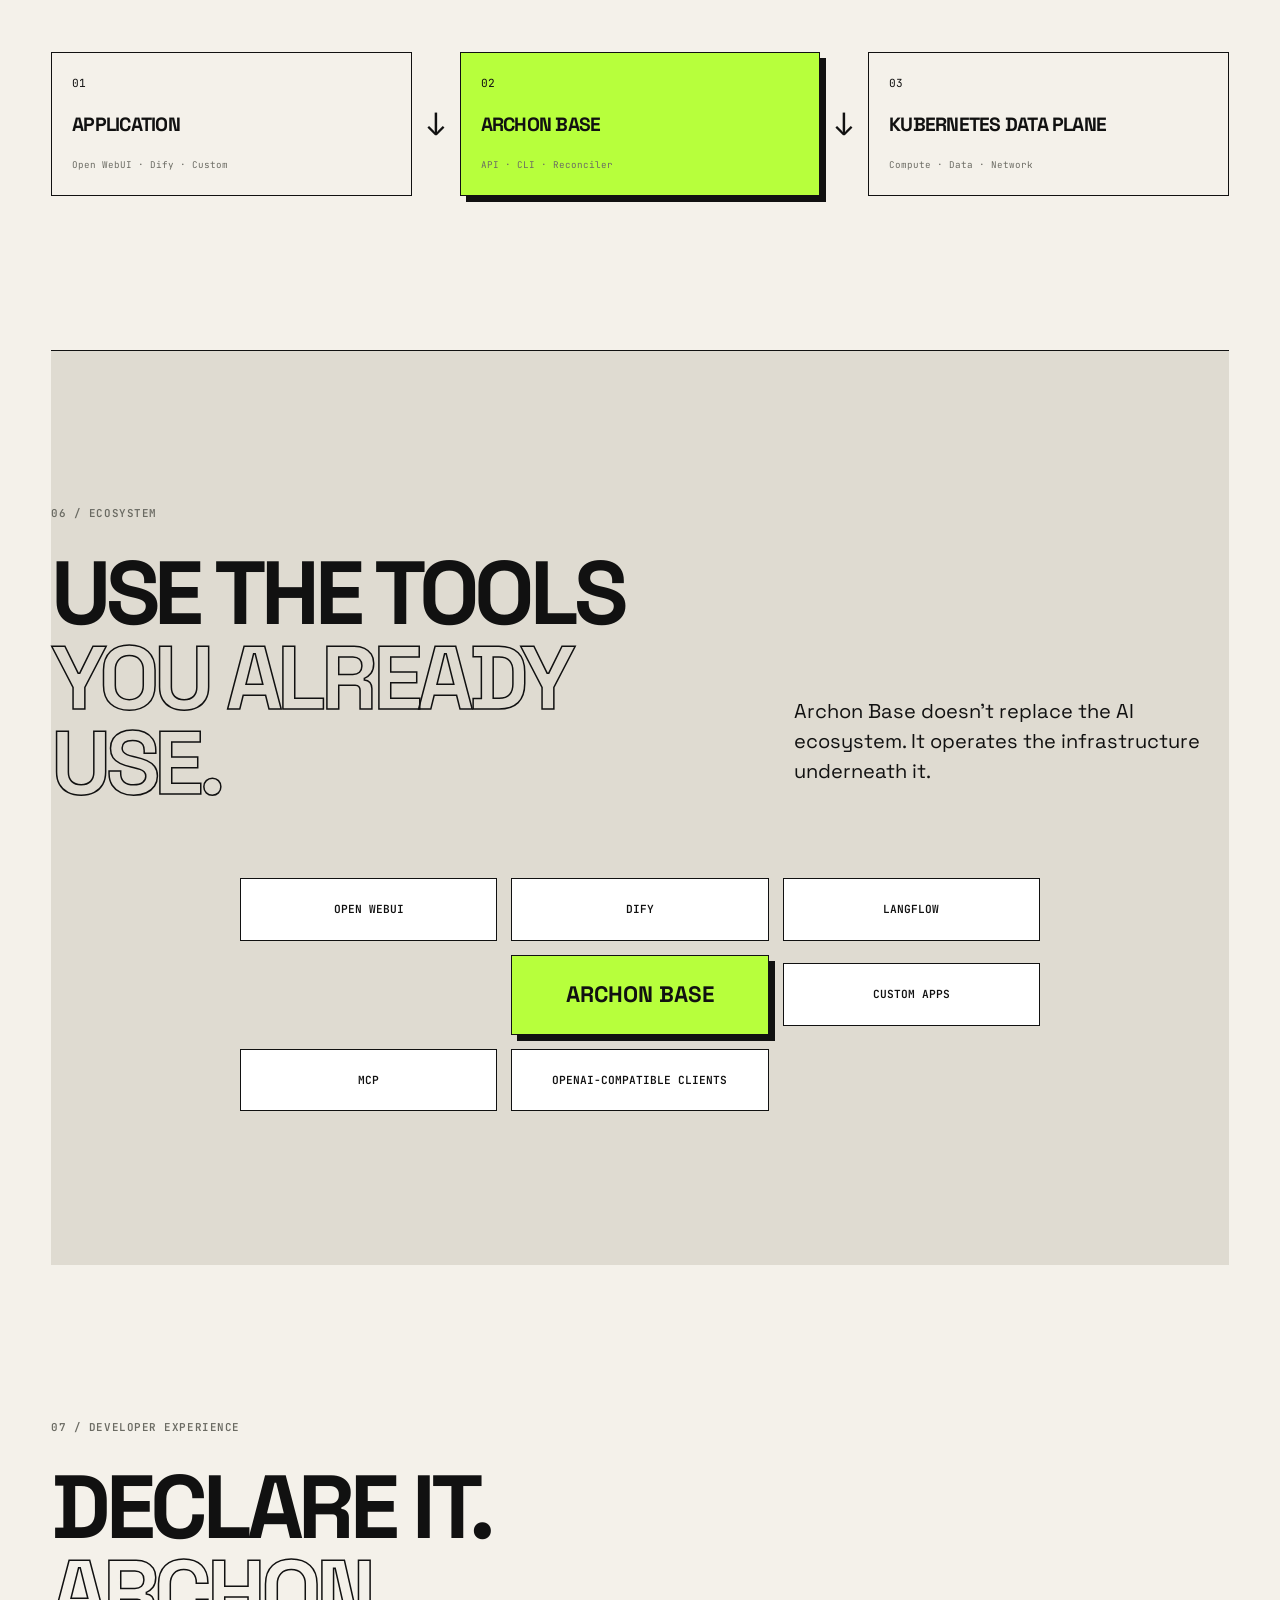
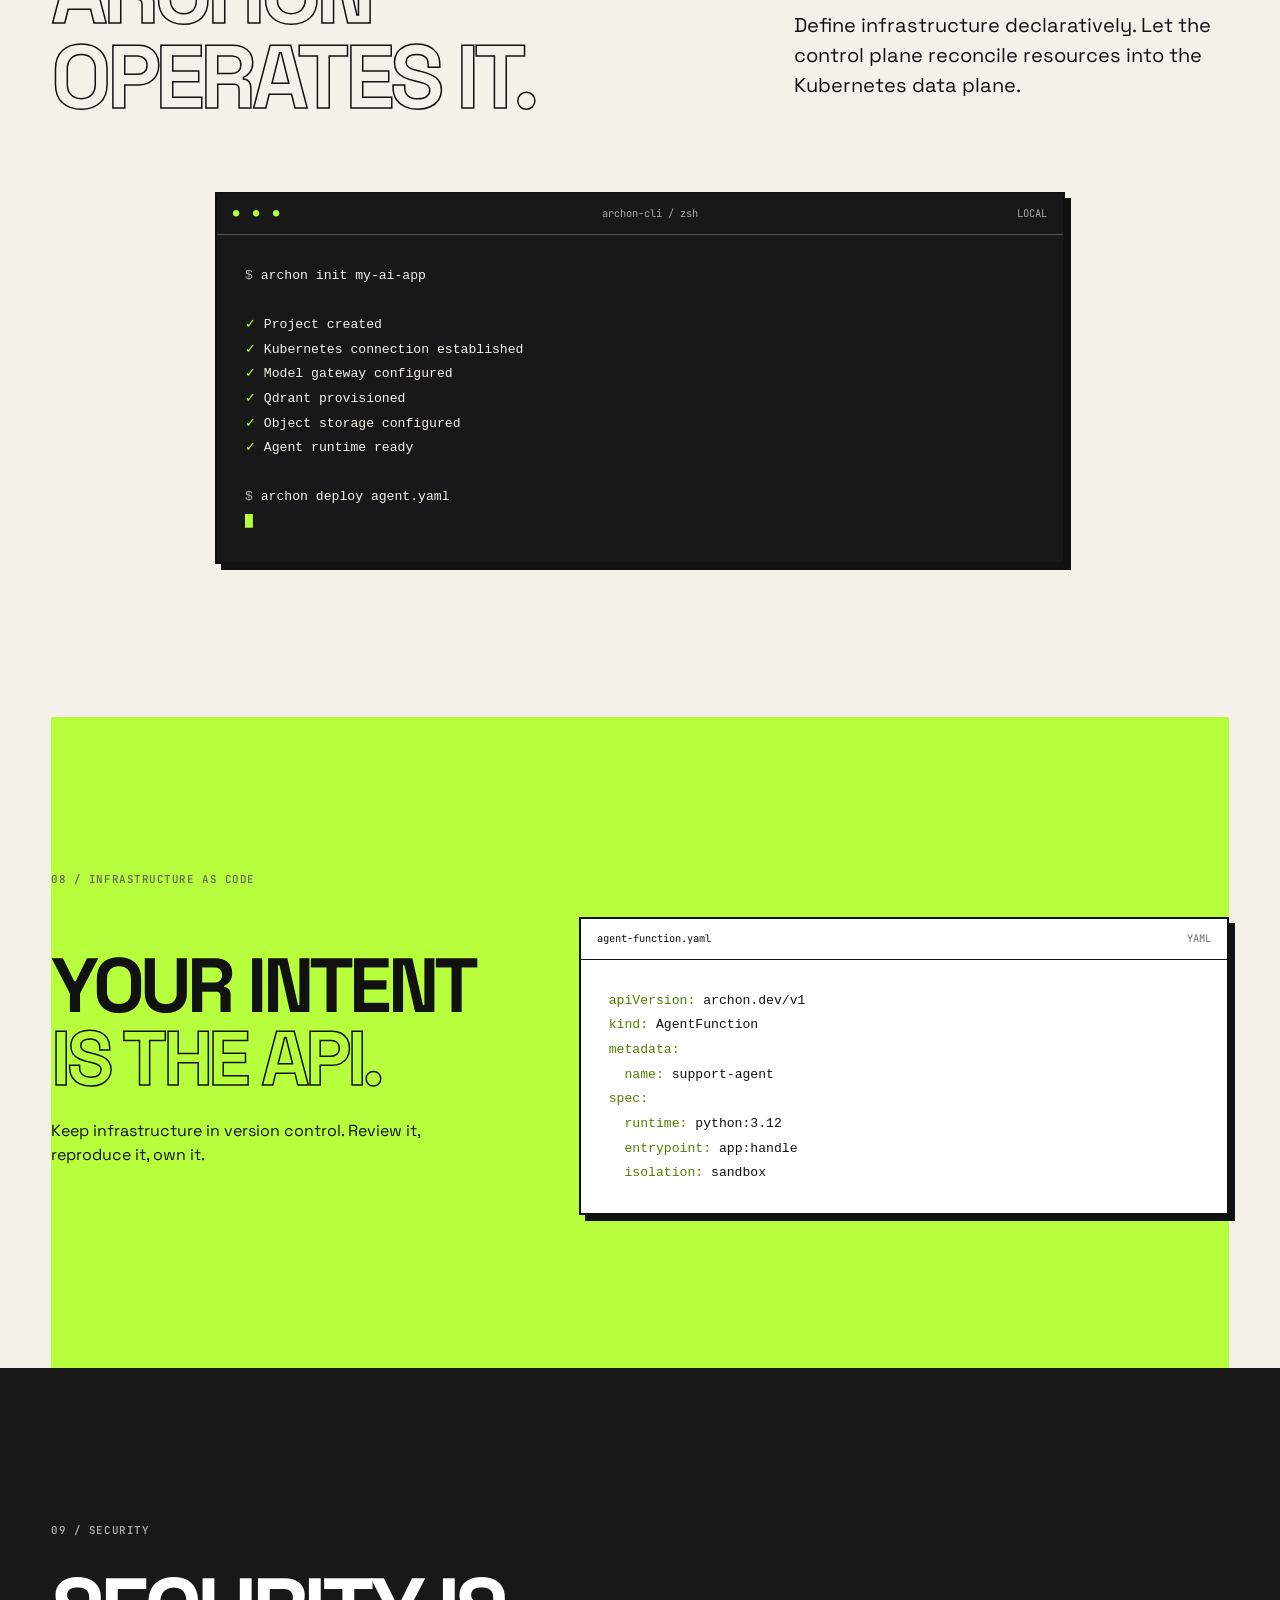
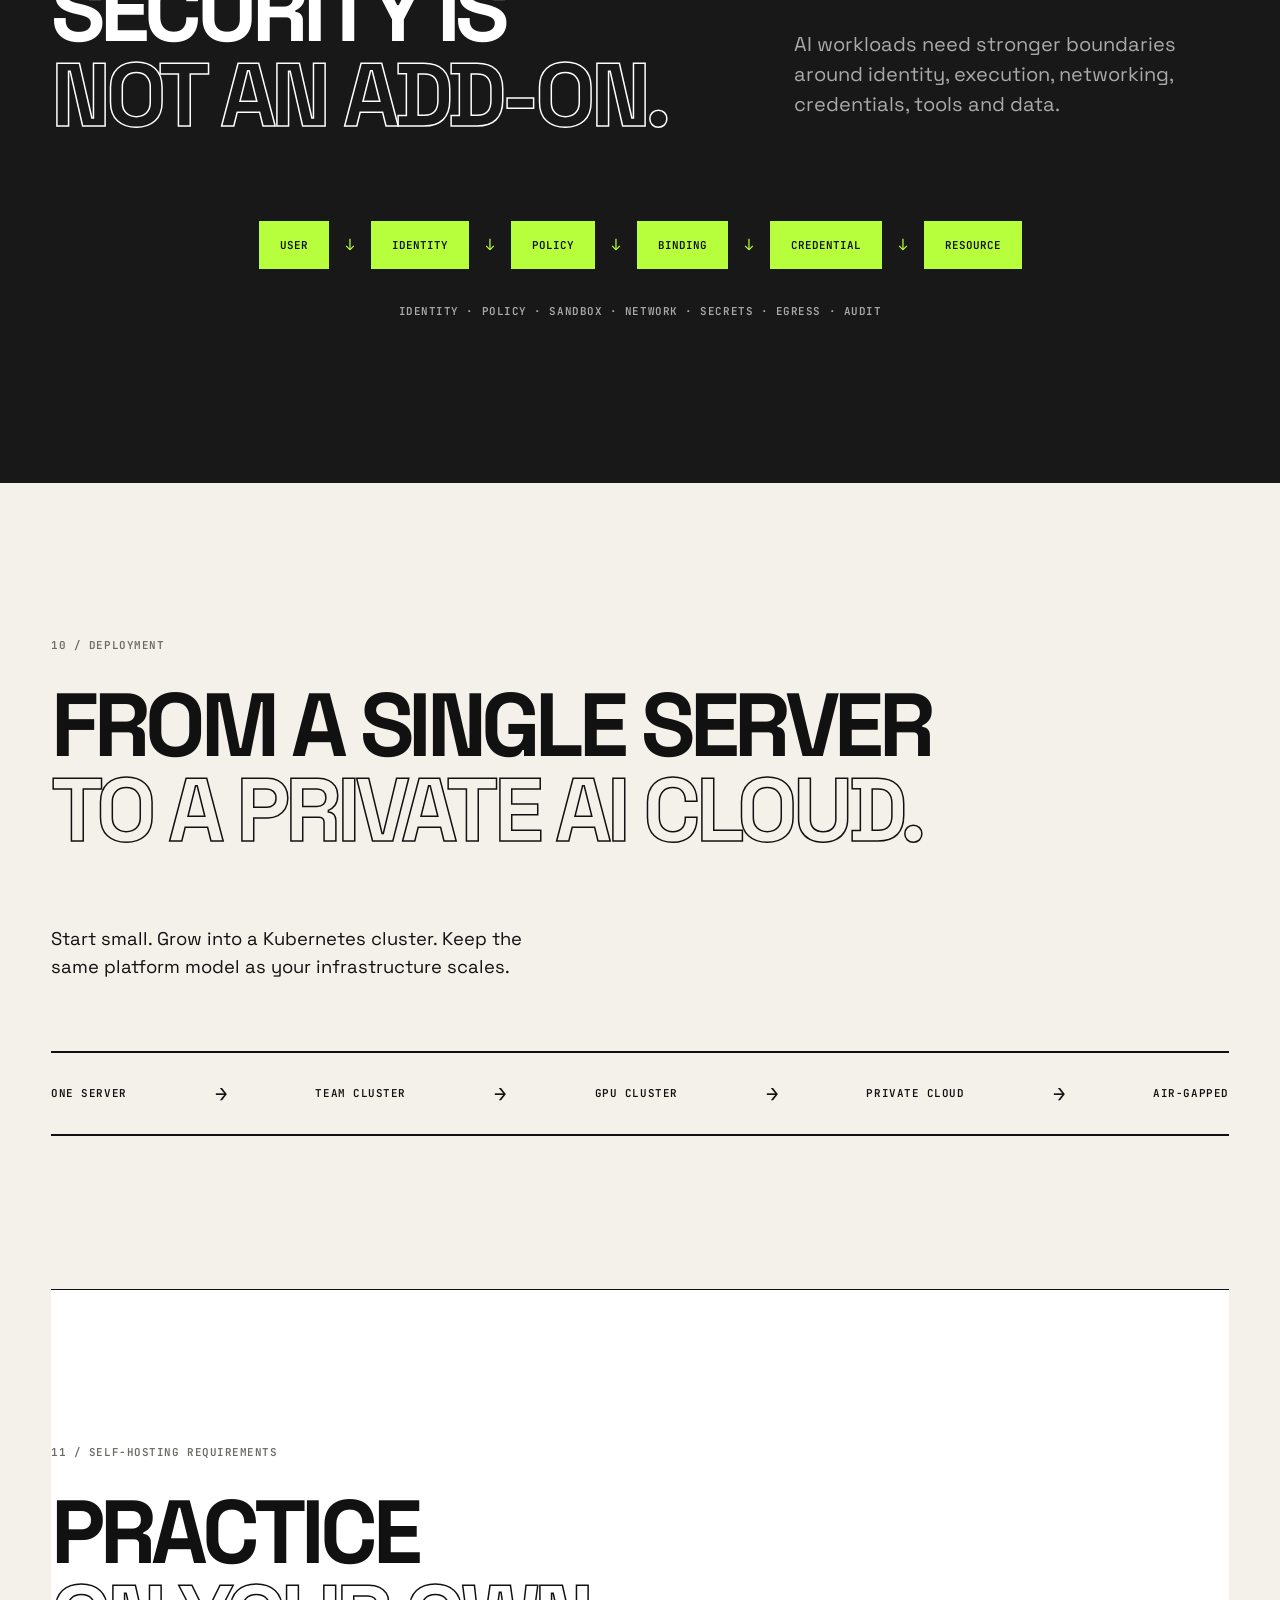
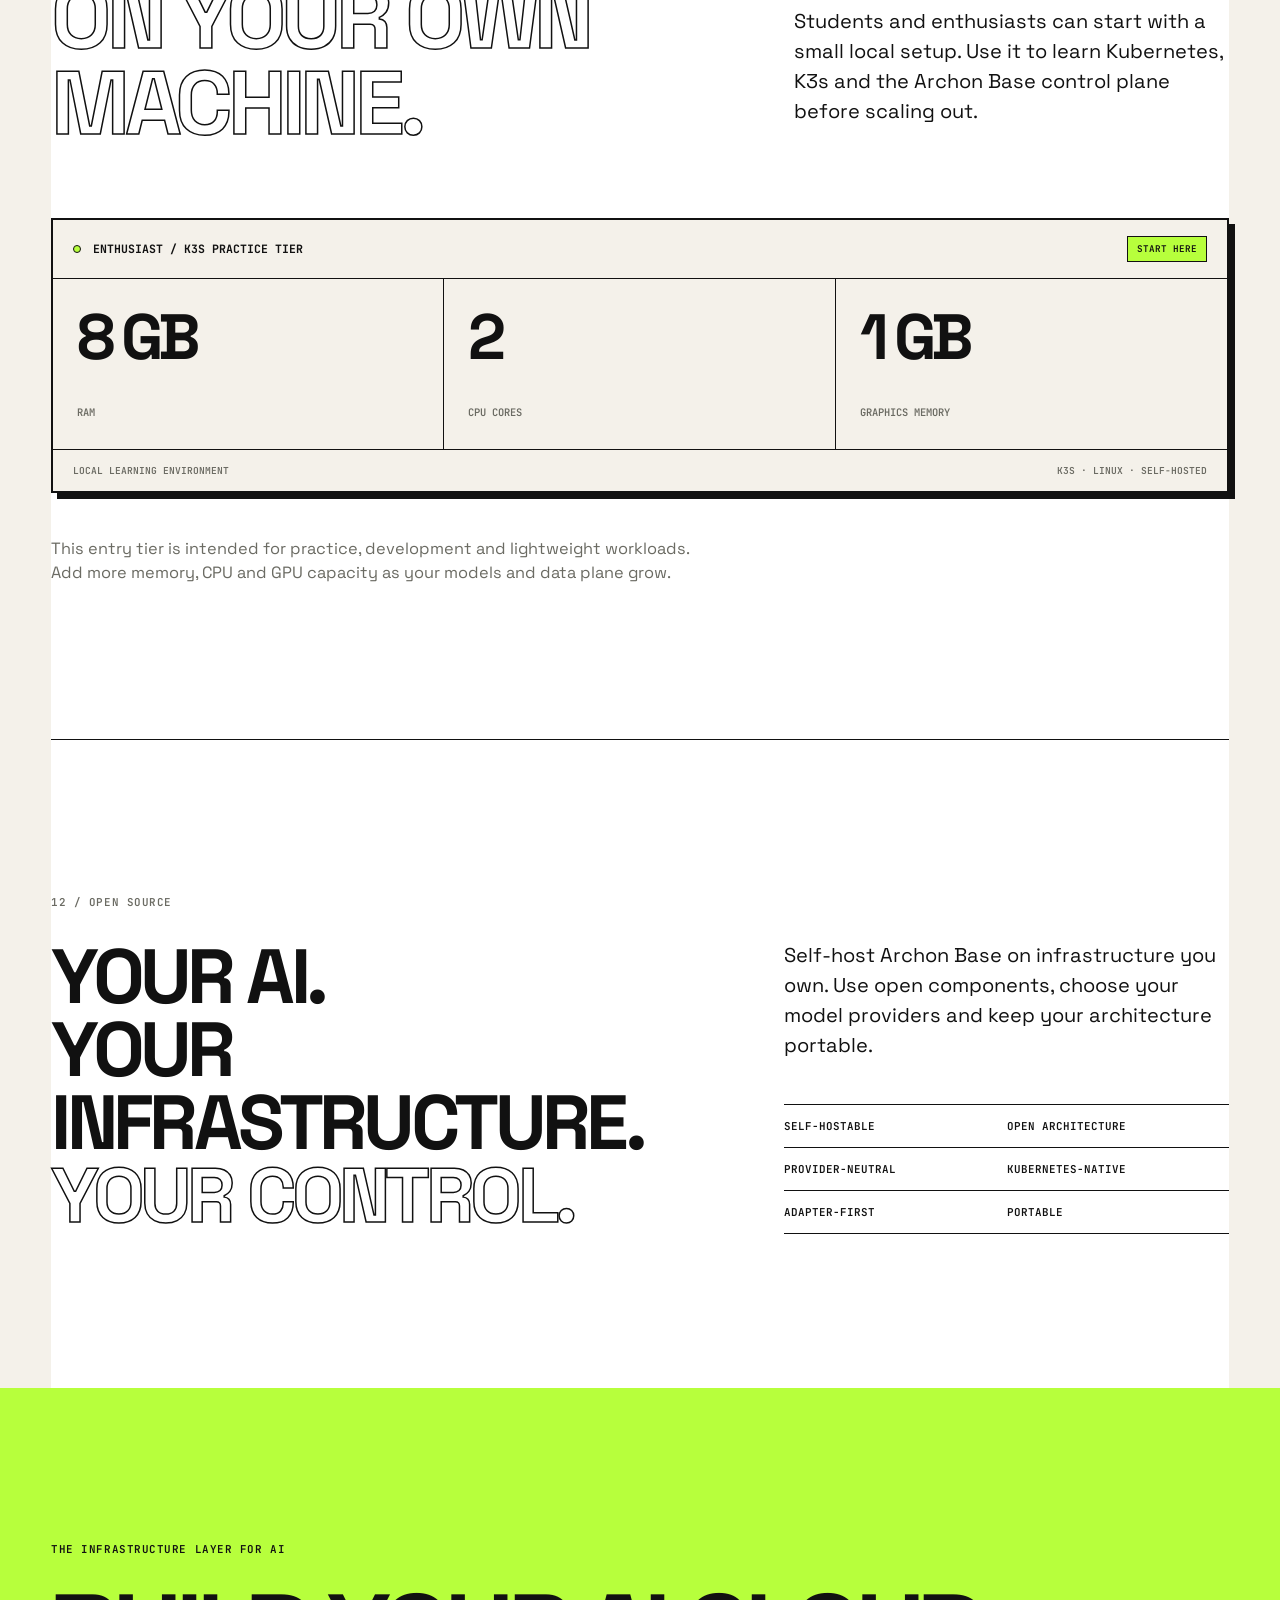
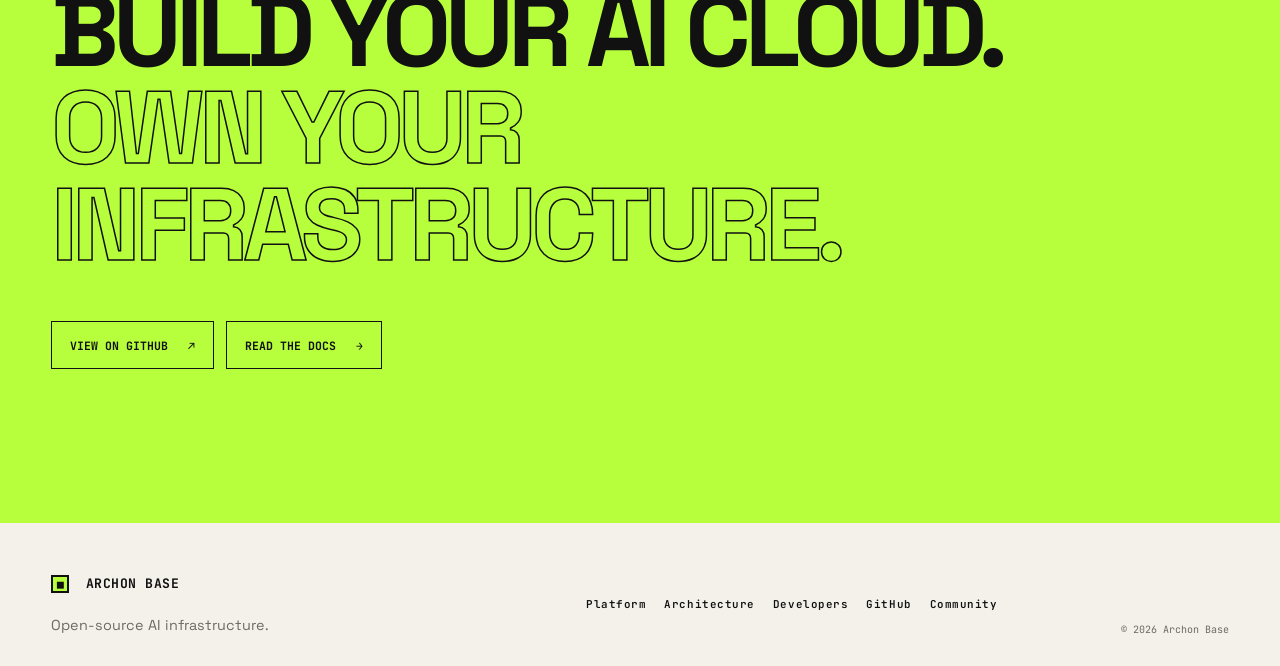
==== commit a9463a28: "Document enthusiast K3s self-hosting profile" ====
--- a/marketing-web/index.html
+++ b/marketing-web/index.html
@@ -111,7 +111,9 @@
 
       <section class="deployment section-shell section-pad"><div class="section-kicker">10 / DEPLOYMENT</div><h2 class="section-title">FROM A SINGLE SERVER<br /><span>TO A PRIVATE AI CLOUD.</span></h2><p class="deployment-copy">Start small. Grow into a Kubernetes cluster. Keep the same platform model as your infrastructure scales.</p><div class="deployment-rail"><span>ONE SERVER</span><i>→</i><span>TEAM CLUSTER</span><i>→</i><span>GPU CLUSTER</span><i>→</i><span>PRIVATE CLOUD</span><i>→</i><span>AIR-GAPPED</span></div></section>
 
-      <section class="open-source section-shell section-pad"><div class="section-kicker">11 / OPEN SOURCE</div><div class="open-source-grid"><h2>YOUR AI.<br />YOUR INFRASTRUCTURE.<br /><span>YOUR CONTROL.</span></h2><div><p>Self-host Archon Base on infrastructure you own. Use open components, choose your model providers and keep your architecture portable.</p><ul><li>SELF-HOSTABLE</li><li>OPEN ARCHITECTURE</li><li>PROVIDER-NEUTRAL</li><li>KUBERNETES-NATIVE</li><li>ADAPTER-FIRST</li><li>PORTABLE</li></ul></div></div></section>
+      <section class="requirements section-shell section-pad"><div class="section-kicker">11 / SELF-HOSTING REQUIREMENTS</div><div class="split-heading"><h2>PRACTICE<br /><span>ON YOUR OWN MACHINE.</span></h2><p>Students and enthusiasts can start with a small local setup. Use it to learn Kubernetes, K3s and the Archon Base control plane before scaling out.</p></div><div class="requirements-card"><div class="requirements-title"><span class="status-dot"></span><strong>ENTHUSIAST / K3S PRACTICE TIER</strong><span class="requirements-badge">START HERE</span></div><div class="requirements-grid"><div><strong>8 GB</strong><span>RAM</span></div><div><strong>2</strong><span>CPU CORES</span></div><div><strong>1 GB</strong><span>GRAPHICS MEMORY</span></div></div><div class="requirements-foot"><span>LOCAL LEARNING ENVIRONMENT</span><span>K3S · LINUX · SELF-HOSTED</span></div></div><p class="requirements-note">This entry tier is intended for practice, development and lightweight workloads. Add more memory, CPU and GPU capacity as your models and data plane grow.</p></section>
+
+      <section class="open-source section-shell section-pad"><div class="section-kicker">12 / OPEN SOURCE</div><div class="open-source-grid"><h2>YOUR AI.<br />YOUR INFRASTRUCTURE.<br /><span>YOUR CONTROL.</span></h2><div><p>Self-host Archon Base on infrastructure you own. Use open components, choose your model providers and keep your architecture portable.</p><ul><li>SELF-HOSTABLE</li><li>OPEN ARCHITECTURE</li><li>PROVIDER-NEUTRAL</li><li>KUBERNETES-NATIVE</li><li>ADAPTER-FIRST</li><li>PORTABLE</li></ul></div></div></section>
 
       <section id="start" class="final-cta section-shell section-pad"><p class="eyebrow">THE INFRASTRUCTURE LAYER FOR AI</p><h2>BUILD YOUR AI CLOUD.<br /><span>OWN YOUR INFRASTRUCTURE.</span></h2><div class="hero-actions"><a class="button button-lime" href="https://github.com/hacrex/Archon-Base" target="_blank" rel="noreferrer">View on GitHub <span>↗</span></a><a class="button button-ghost" href="https://github.com/hacrex/Archon-Base/tree/main/docs" target="_blank" rel="noreferrer">Read the docs <span>→</span></a></div></section>
     </main>
--- a/marketing-web/styles.css
+++ b/marketing-web/styles.css
@@ -1 +1 @@
-:root{--bg:#f4f1ea;--ink:#111;--surface:#fff;--lime:#b7ff3c;--muted:#6b6b63;--code:#181818;--line:1px solid var(--ink);--shadow:6px 6px 0 var(--ink);--display:'Space Grotesk',Arial,sans-serif;--mono:'JetBrains Mono',monospace}*{box-sizing:border-box}html{scroll-behavior:smooth}body{margin:0;background:var(--bg);color:var(--ink);font-family:var(--display);font-size:16px;line-height:1.5}body:has(.nav-open){overflow:hidden}a{color:inherit;text-decoration:none}button{font:inherit;color:inherit}.skip-link{position:fixed;left:16px;top:-60px;padding:12px 16px;background:var(--lime);border:var(--line);z-index:100}.skip-link:focus{top:16px}.section-shell{width:min(92%,1440px);margin:0 auto}.section-pad{padding-top:clamp(88px,12vw,176px);padding-bottom:clamp(88px,12vw,176px)}.site-header{position:sticky;top:0;height:72px;display:flex;align-items:center;justify-content:space-between;padding:0 4%;background:rgba(244,241,234,.95);border-bottom:var(--line);z-index:20;backdrop-filter:blur(6px)}.wordmark{font-family:var(--mono);font-size:.82rem;font-weight:700;letter-spacing:.04em;white-space:nowrap}.wordmark-mark{display:inline-grid;place-items:center;width:18px;height:18px;margin-right:8px;background:var(--lime);border:2px solid var(--ink);font-size:.65rem}.site-nav{display:flex;align-items:center;gap:clamp(16px,2.3vw,36px);font-family:var(--mono);font-size:.72rem;font-weight:600;text-transform:uppercase}.site-nav a:not(.button):hover,.footer-links a:hover{text-decoration:underline;text-underline-offset:4px}.menu-toggle{display:none;border:0;background:none;cursor:pointer;font-family:var(--mono);font-size:.7rem;gap:10px;align-items:center}.button{display:inline-flex;align-items:center;justify-content:center;gap:20px;min-height:48px;padding:12px 18px;border:var(--line);font-family:var(--mono);font-size:.72rem;font-weight:700;text-transform:uppercase;transition:transform .18s,box-shadow .18s,background .18s}.button:hover,.button:focus-visible{transform:translate(-3px,-3px);box-shadow:var(--shadow);outline:none}.button-lime{background:var(--lime)}.button-ghost{background:transparent}.button-small{min-height:36px;padding:7px 12px;font-size:.65rem;gap:9px}.hero{min-height:calc(100vh - 72px);display:grid;grid-template-columns:1.05fr .95fr;align-items:center;gap:clamp(36px,7vw,112px);position:relative;padding-top:clamp(64px,9vw,130px);padding-bottom:clamp(80px,10vw,150px)}.eyebrow,.section-kicker,.node-label,.panel-topline,.panel-footer,.tech-list,.capability-card small,.security-labels,.deployment-rail,.arch-root small,.arch-kube small,.hero-annotations,.footer-links{font-family:var(--mono);font-size:.68rem;letter-spacing:.05em;font-weight:600}.eyebrow{display:flex;gap:10px;align-items:center;margin:0 0 24px}.status-dot{display:inline-block;width:8px;height:8px;background:var(--lime);border:1px solid var(--ink);border-radius:50%;box-shadow:0 0 0 2px var(--bg)}h1,h2,h3,p{margin-top:0}h1,h2,h3{font-weight:700;letter-spacing:-.06em;line-height:.95}h1{font-size:clamp(3.45rem,8.8vw,8.5rem);margin-bottom:28px;max-width:900px}h1 em,h2 span{font-style:normal;color:transparent;-webkit-text-stroke:1.5px var(--ink)}.hero-lede{max-width:550px;font-size:clamp(1.1rem,1.8vw,1.45rem);line-height:1.35}.hero-actions{display:flex;flex-wrap:wrap;gap:12px;margin-top:34px}.hero-panel{border:2px solid var(--ink);background:var(--surface);box-shadow:var(--shadow);padding:18px;transform:rotate(1.3deg)}.panel-topline,.panel-footer{display:flex;justify-content:space-between;gap:12px;font-size:.62rem}.panel-live{display:flex;align-items:center;gap:8px}.panel-grid{display:grid;grid-template-columns:1fr 1fr;gap:10px;margin:18px 0}.panel-node{min-height:132px;border:var(--line);padding:14px;display:flex;flex-direction:column;justify-content:space-between}.panel-node-wide{grid-column:span 2;min-height:112px;background:var(--code);color:var(--surface)}.panel-node strong{font-size:1.28rem;letter-spacing:-.04em}.panel-node small{font-family:var(--mono);font-size:.58rem;color:var(--muted)}.panel-node-wide small{color:#aaa}.lime-text{color:#76a900}.meter{height:8px;border:1px solid var(--ink);background:var(--bg)}.meter i{display:block;height:100%;background:var(--lime)}.panel-footer{padding-top:10px;border-top:var(--line);font-size:.55rem}.hero-annotations{position:absolute;bottom:28px;left:0;right:0;display:flex;justify-content:space-between;color:var(--muted);font-size:.57rem}.tech-strip{border-top:var(--line);border-bottom:var(--line);padding:22px 0;display:flex;align-items:center;gap:32px}.tech-strip .eyebrow{margin:0;white-space:nowrap}.tech-list{display:flex;flex-wrap:wrap;gap:clamp(14px,2.8vw,42px);font-size:.68rem}.muted{color:var(--muted)}.section-kicker{margin-bottom:30px;color:var(--muted)}.split-heading{display:grid;grid-template-columns:1.2fr .8fr;gap:clamp(32px,7vw,120px);align-items:end}.split-heading h2,.section-title{font-size:clamp(3rem,7vw,7rem);margin-bottom:0}.split-heading p{font-size:clamp(1rem,1.7vw,1.25rem);max-width:500px}.stack-list{display:grid;grid-template-columns:repeat(4,1fr);border-top:var(--line);border-left:var(--line);margin-top:80px}.stack-list>div{min-height:150px;padding:16px;border-right:var(--line);border-bottom:var(--line);display:flex;flex-direction:column;justify-content:space-between}.stack-list b,.cap-number{font-family:var(--mono);font-size:.78rem}.stack-list span{font-size:1.4rem;font-weight:700;letter-spacing:-.05em}.stack-list small{font-family:var(--mono);font-size:.58rem;color:var(--muted)}.closing-statement{font-size:clamp(2rem,4vw,4.2rem);letter-spacing:-.06em;font-weight:700;line-height:.95;max-width:720px;margin:88px 0 0}.control-plane{background:#e6e2d8;width:100%;max-width:none;padding-left:4%;padding-right:4%}.control-plane>*{max-width:1440px;margin-left:auto;margin-right:auto}.architecture-diagram{margin-top:78px;border:2px solid var(--ink);background:var(--surface);padding:40px 5%;text-align:center;box-shadow:var(--shadow)}.arch-root{display:inline-flex;flex-direction:column;gap:8px;padding:20px 42px;border:2px solid var(--ink);background:var(--lime);font-size:1.3rem;font-weight:700;letter-spacing:-.04em}.arch-branches{display:grid;grid-template-columns:repeat(3,1fr);gap:12%;margin:42px auto 0;max-width:850px}.arch-branches>div{border:var(--line);padding:18px;text-align:left;min-height:150px}.arch-branches strong{display:block;font-size:1.3rem;margin-bottom:20px}.arch-branches span{font-family:var(--mono);font-size:.7rem;line-height:1.8;color:var(--muted)}.arch-line{height:42px;width:1px;background:var(--ink);margin:auto}.arch-kube{border:2px solid var(--ink);background:var(--code);color:var(--surface);padding:22px;font-size:1.3rem;font-weight:700}.arch-kube small{display:block;color:#a9a9a3;margin-top:8px;font-size:.58rem}.capabilities{background:var(--bg)}.section-title{margin-bottom:72px}.capability-grid{display:grid;grid-template-columns:repeat(3,1fr);gap:12px}.capability-card{min-height:300px;border:var(--line);padding:24px;display:flex;flex-direction:column;transition:transform .18s,box-shadow .18s}.capability-card:hover{transform:translate(-3px,-3px);box-shadow:var(--shadow)}.capability-card h3{font-size:clamp(2rem,3vw,3.2rem);margin:42px 0 16px}.capability-card p{font-size:1.05rem;max-width:300px}.capability-card small{margin-top:auto;font-size:.58rem}.lime-card{background:var(--lime)}.how-it-works{border-top:var(--line);border-bottom:var(--line)}.flow{display:flex;align-items:center;justify-content:space-between;gap:14px;margin-top:64px}.flow>div{border:var(--line);padding:22px 20px;min-height:144px;flex:1;display:flex;flex-direction:column;justify-content:space-between}.flow .flow-active{background:var(--lime);box-shadow:var(--shadow)}.flow span{font-family:var(--mono);font-size:.7rem}.flow strong{font-size:1.2rem;letter-spacing:-.04em}.flow small{font-family:var(--mono);font-size:.58rem;color:var(--muted)}.flow>i{font-style:normal;font-size:2rem}.ecosystem{background:#dfdbd1}.ecosystem-map{margin:72px auto 0;max-width:800px;display:grid;grid-template-columns:1fr 1fr 1fr;gap:14px;align-items:center;text-align:center;font-family:var(--mono);font-size:.7rem;font-weight:600}.ecosystem-map>div{border:var(--line);padding:22px 12px;background:var(--surface)}.ecosystem-map .eco-core{grid-column:2;background:var(--lime);font-family:var(--display);font-size:1.4rem;font-weight:700;box-shadow:var(--shadow)}.terminal-window,.yaml-window{background:var(--code);color:#f5f1e8;border:2px solid var(--ink);box-shadow:var(--shadow)}.terminal-window{margin-top:72px;max-width:850px;margin-left:auto;margin-right:auto}.terminal-bar,.yaml-header{display:flex;justify-content:space-between;padding:12px 16px;border-bottom:1px solid #555;font-family:var(--mono);font-size:.65rem;color:#aaa}.terminal-dots{color:var(--lime);letter-spacing:4px}.terminal-window pre,.yaml-window pre{overflow-x:auto;margin:0;padding:28px;font:500 .82rem/1.8 var(--mono)}.code-muted{color:#aaa}.code-ok{color:var(--lime)}.cursor{color:var(--lime);animation:blink 1s steps(2,start) infinite}.iac{background:var(--lime)}.code-layout{display:grid;grid-template-columns:.8fr 1.2fr;gap:8%;align-items:center}.code-layout h2{font-size:clamp(3rem,6vw,6rem);margin-bottom:24px}.yaml-window{background:var(--surface);color:var(--ink);box-shadow:var(--shadow)}.yaml-header{color:var(--ink);border-color:var(--ink)}.yaml-header span{color:var(--muted)}.yaml-key{color:#508000}.security{background:var(--code);color:var(--surface);width:100%;max-width:none;padding-left:4%;padding-right:4%}.security>*{max-width:1440px;margin-left:auto;margin-right:auto}.security .section-kicker{color:#aaa}.security h2 span{-webkit-text-stroke:1.5px var(--surface)}.security .split-heading p{color:#aaa}.security-flow{display:flex;align-items:center;justify-content:center;flex-wrap:wrap;gap:16px;margin-top:82px}.security-flow span{border:1px solid var(--surface);padding:16px 20px;font:600 .68rem var(--mono)}.security-flow span:nth-child(odd){background:var(--lime);color:var(--ink);border-color:var(--lime)}.security-flow i{font-style:normal;color:var(--lime)}.security-labels{text-align:center;color:#aaa;margin-top:34px}.deployment-copy{max-width:500px;font-size:1.15rem;margin:40px 0 70px}.deployment-rail{display:flex;align-items:center;justify-content:space-between;gap:12px;border-top:2px solid var(--ink);border-bottom:2px solid var(--ink);padding:25px 0;flex-wrap:wrap}.deployment-rail span{font-size:.68rem}.deployment-rail i{font-style:normal;font-size:1.3rem}.open-source{border-top:var(--line);background:var(--surface)}.open-source-grid{display:grid;grid-template-columns:1fr 1fr;gap:12%;align-items:start}.open-source h2{font-size:clamp(3rem,6vw,6rem);margin:0}.open-source-grid>div>p{font-size:1.25rem}.open-source ul{list-style:none;margin:44px 0 0;padding:0;display:grid;grid-template-columns:1fr 1fr;border-top:var(--line)}.open-source li{padding:14px 0;border-bottom:var(--line);font:600 .68rem var(--mono)}.final-cta{background:var(--lime);width:100%;max-width:none;padding-left:4%;padding-right:4%}.final-cta>*{max-width:1440px;margin-left:auto;margin-right:auto}.final-cta h2{font-size:clamp(3.5rem,8vw,8rem);margin:0}.final-cta h2 span{-webkit-text-stroke:1.5px var(--ink)}.final-cta .hero-actions{max-width:1440px;margin-top:48px}.site-footer{display:grid;grid-template-columns:1fr 1fr auto;gap:30px;align-items:end;padding-top:48px;padding-bottom:48px}.site-footer p{font-size:.9rem;color:var(--muted);margin:20px 0 0}.footer-links{display:flex;gap:18px;flex-wrap:wrap;align-self:center}.copyright{font-family:var(--mono);font-size:.63rem!important;white-space:nowrap}.reveal{animation:rise .7s both}.reveal-delay-1{animation-delay:.15s}@keyframes rise{from{opacity:0;transform:translateY(18px)}to{opacity:1;transform:translateY(0)}}@keyframes blink{50%{opacity:0}}@media(max-width:850px){.site-header{padding:0 16px}.menu-toggle{display:flex}.site-nav{position:fixed;inset:72px 0 auto 0;display:none;flex-direction:column;align-items:stretch;gap:0;background:var(--bg);border-bottom:var(--line);padding:10px 16px 22px}.site-nav.nav-open{display:flex}.site-nav a{padding:16px 0;border-bottom:var(--line)}.site-nav .button{margin-top:14px}.section-shell{width:calc(100% - 32px)}.hero{grid-template-columns:1fr;min-height:auto;padding-top:80px}.hero-panel{max-width:600px;margin:10px 0 30px}.hero-annotations{display:none}.tech-strip{display:block}.tech-list{margin-top:18px}.split-heading,.open-source-grid,.code-layout{grid-template-columns:1fr;gap:28px}.stack-list{grid-template-columns:repeat(2,1fr);margin-top:48px}.stack-list>div{min-height:125px}.capability-grid{grid-template-columns:1fr 1fr}.capability-card{min-height:260px}.flow{display:grid;grid-template-columns:1fr;gap:10px}.flow>i{text-align:center;line-height:1}.ecosystem-map{grid-template-columns:1fr 1fr}.ecosystem-map .eco-core{grid-column:span 2;grid-row:2}.security-flow{gap:10px;margin-top:50px}.deployment-rail{justify-content:flex-start}.site-footer{grid-template-columns:1fr}.footer-links{align-self:start}.copyright{grid-column:auto}}@media(max-width:540px){h1{font-size:clamp(3.1rem,16vw,5rem)}.hero-actions{align-items:stretch;flex-direction:column}.hero-actions .button{width:100%}.panel-grid{grid-template-columns:1fr}.panel-node-wide{grid-column:auto}.split-heading h2,.section-title{font-size:clamp(2.8rem,14vw,5rem)}.stack-list{grid-template-columns:1fr}.capability-grid{grid-template-columns:1fr}.capability-card{min-height:235px}.arch-branches{grid-template-columns:1fr;gap:10px}.arch-branches>div{min-height:0}.architecture-diagram{padding:28px 16px}.security-flow{display:grid;grid-template-columns:1fr 1fr}.security-flow i{display:none}.security-flow span{padding:13px 10px;text-align:center}.open-source ul{grid-template-columns:1fr}.final-cta .hero-actions{margin-top:32px}}@media(prefers-reduced-motion:reduce){html{scroll-behavior:auto}.reveal{animation:none}.button,.capability-card{transition:none}.cursor{animation:none}}
+:root{--bg:#f4f1ea;--ink:#111;--surface:#fff;--lime:#b7ff3c;--muted:#6b6b63;--code:#181818;--line:1px solid var(--ink);--shadow:6px 6px 0 var(--ink);--display:'Space Grotesk',Arial,sans-serif;--mono:'JetBrains Mono',monospace}*{box-sizing:border-box}html{scroll-behavior:smooth}body{margin:0;background:var(--bg);color:var(--ink);font-family:var(--display);font-size:16px;line-height:1.5}body:has(.nav-open){overflow:hidden}a{color:inherit;text-decoration:none}button{font:inherit;color:inherit}.skip-link{position:fixed;left:16px;top:-60px;padding:12px 16px;background:var(--lime);border:var(--line);z-index:100}.skip-link:focus{top:16px}.section-shell{width:min(92%,1440px);margin:0 auto}.section-pad{padding-top:clamp(88px,12vw,176px);padding-bottom:clamp(88px,12vw,176px)}.site-header{position:sticky;top:0;height:72px;display:flex;align-items:center;justify-content:space-between;padding:0 4%;background:rgba(244,241,234,.95);border-bottom:var(--line);z-index:20;backdrop-filter:blur(6px)}.wordmark{font-family:var(--mono);font-size:.82rem;font-weight:700;letter-spacing:.04em;white-space:nowrap}.wordmark-mark{display:inline-grid;place-items:center;width:18px;height:18px;margin-right:8px;background:var(--lime);border:2px solid var(--ink);font-size:.65rem}.site-nav{display:flex;align-items:center;gap:clamp(16px,2.3vw,36px);font-family:var(--mono);font-size:.72rem;font-weight:600;text-transform:uppercase}.site-nav a:not(.button):hover,.footer-links a:hover{text-decoration:underline;text-underline-offset:4px}.menu-toggle{display:none;border:0;background:none;cursor:pointer;font-family:var(--mono);font-size:.7rem;gap:10px;align-items:center}.button{display:inline-flex;align-items:center;justify-content:center;gap:20px;min-height:48px;padding:12px 18px;border:var(--line);font-family:var(--mono);font-size:.72rem;font-weight:700;text-transform:uppercase;transition:transform .18s,box-shadow .18s,background .18s}.button:hover,.button:focus-visible{transform:translate(-3px,-3px);box-shadow:var(--shadow);outline:none}.button-lime{background:var(--lime)}.button-ghost{background:transparent}.button-small{min-height:36px;padding:7px 12px;font-size:.65rem;gap:9px}.hero{min-height:calc(100vh - 72px);display:grid;grid-template-columns:1.05fr .95fr;align-items:center;gap:clamp(36px,7vw,112px);position:relative;padding-top:clamp(64px,9vw,130px);padding-bottom:clamp(80px,10vw,150px)}.eyebrow,.section-kicker,.node-label,.panel-topline,.panel-footer,.tech-list,.capability-card small,.security-labels,.deployment-rail,.arch-root small,.arch-kube small,.hero-annotations,.footer-links{font-family:var(--mono);font-size:.68rem;letter-spacing:.05em;font-weight:600}.eyebrow{display:flex;gap:10px;align-items:center;margin:0 0 24px}.status-dot{display:inline-block;width:8px;height:8px;background:var(--lime);border:1px solid var(--ink);border-radius:50%;box-shadow:0 0 0 2px var(--bg)}h1,h2,h3,p{margin-top:0}h1,h2,h3{font-weight:700;letter-spacing:-.06em;line-height:.95}h1{font-size:clamp(3.45rem,8.8vw,8.5rem);margin-bottom:28px;max-width:900px}h1 em,h2 span{font-style:normal;color:transparent;-webkit-text-stroke:1.5px var(--ink)}.hero-lede{max-width:550px;font-size:clamp(1.1rem,1.8vw,1.45rem);line-height:1.35}.hero-actions{display:flex;flex-wrap:wrap;gap:12px;margin-top:34px}.hero-panel{border:2px solid var(--ink);background:var(--surface);box-shadow:var(--shadow);padding:18px;transform:rotate(1.3deg)}.panel-topline,.panel-footer{display:flex;justify-content:space-between;gap:12px;font-size:.62rem}.panel-live{display:flex;align-items:center;gap:8px}.panel-grid{display:grid;grid-template-columns:1fr 1fr;gap:10px;margin:18px 0}.panel-node{min-height:132px;border:var(--line);padding:14px;display:flex;flex-direction:column;justify-content:space-between}.panel-node-wide{grid-column:span 2;min-height:112px;background:var(--code);color:var(--surface)}.panel-node strong{font-size:1.28rem;letter-spacing:-.04em}.panel-node small{font-family:var(--mono);font-size:.58rem;color:var(--muted)}.panel-node-wide small{color:#aaa}.lime-text{color:#76a900}.meter{height:8px;border:1px solid var(--ink);background:var(--bg)}.meter i{display:block;height:100%;background:var(--lime)}.panel-footer{padding-top:10px;border-top:var(--line);font-size:.55rem}.hero-annotations{position:absolute;bottom:28px;left:0;right:0;display:flex;justify-content:space-between;color:var(--muted);font-size:.57rem}.tech-strip{border-top:var(--line);border-bottom:var(--line);padding:22px 0;display:flex;align-items:center;gap:32px}.tech-strip .eyebrow{margin:0;white-space:nowrap}.tech-list{display:flex;flex-wrap:wrap;gap:clamp(14px,2.8vw,42px);font-size:.68rem}.muted{color:var(--muted)}.section-kicker{margin-bottom:30px;color:var(--muted)}.split-heading{display:grid;grid-template-columns:1.2fr .8fr;gap:clamp(32px,7vw,120px);align-items:end}.split-heading h2,.section-title{font-size:clamp(3rem,7vw,7rem);margin-bottom:0}.split-heading p{font-size:clamp(1rem,1.7vw,1.25rem);max-width:500px}.stack-list{display:grid;grid-template-columns:repeat(4,1fr);border-top:var(--line);border-left:var(--line);margin-top:80px}.stack-list>div{min-height:150px;padding:16px;border-right:var(--line);border-bottom:var(--line);display:flex;flex-direction:column;justify-content:space-between}.stack-list b,.cap-number{font-family:var(--mono);font-size:.78rem}.stack-list span{font-size:1.4rem;font-weight:700;letter-spacing:-.05em}.stack-list small{font-family:var(--mono);font-size:.58rem;color:var(--muted)}.closing-statement{font-size:clamp(2rem,4vw,4.2rem);letter-spacing:-.06em;font-weight:700;line-height:.95;max-width:720px;margin:88px 0 0}.control-plane{background:#e6e2d8;width:100%;max-width:none;padding-left:4%;padding-right:4%}.control-plane>*{max-width:1440px;margin-left:auto;margin-right:auto}.architecture-diagram{margin-top:78px;border:2px solid var(--ink);background:var(--surface);padding:40px 5%;text-align:center;box-shadow:var(--shadow)}.arch-root{display:inline-flex;flex-direction:column;gap:8px;padding:20px 42px;border:2px solid var(--ink);background:var(--lime);font-size:1.3rem;font-weight:700;letter-spacing:-.04em}.arch-branches{display:grid;grid-template-columns:repeat(3,1fr);gap:12%;margin:42px auto 0;max-width:850px}.arch-branches>div{border:var(--line);padding:18px;text-align:left;min-height:150px}.arch-branches strong{display:block;font-size:1.3rem;margin-bottom:20px}.arch-branches span{font-family:var(--mono);font-size:.7rem;line-height:1.8;color:var(--muted)}.arch-line{height:42px;width:1px;background:var(--ink);margin:auto}.arch-kube{border:2px solid var(--ink);background:var(--code);color:var(--surface);padding:22px;font-size:1.3rem;font-weight:700}.arch-kube small{display:block;color:#a9a9a3;margin-top:8px;font-size:.58rem}.capabilities{background:var(--bg)}.section-title{margin-bottom:72px}.capability-grid{display:grid;grid-template-columns:repeat(3,1fr);gap:12px}.capability-card{min-height:300px;border:var(--line);padding:24px;display:flex;flex-direction:column;transition:transform .18s,box-shadow .18s}.capability-card:hover{transform:translate(-3px,-3px);box-shadow:var(--shadow)}.capability-card h3{font-size:clamp(2rem,3vw,3.2rem);margin:42px 0 16px}.capability-card p{font-size:1.05rem;max-width:300px}.capability-card small{margin-top:auto;font-size:.58rem}.lime-card{background:var(--lime)}.how-it-works{border-top:var(--line);border-bottom:var(--line)}.flow{display:flex;align-items:center;justify-content:space-between;gap:14px;margin-top:64px}.flow>div{border:var(--line);padding:22px 20px;min-height:144px;flex:1;display:flex;flex-direction:column;justify-content:space-between}.flow .flow-active{background:var(--lime);box-shadow:var(--shadow)}.flow span{font-family:var(--mono);font-size:.7rem}.flow strong{font-size:1.2rem;letter-spacing:-.04em}.flow small{font-family:var(--mono);font-size:.58rem;color:var(--muted)}.flow>i{font-style:normal;font-size:2rem}.ecosystem{background:#dfdbd1}.ecosystem-map{margin:72px auto 0;max-width:800px;display:grid;grid-template-columns:1fr 1fr 1fr;gap:14px;align-items:center;text-align:center;font-family:var(--mono);font-size:.7rem;font-weight:600}.ecosystem-map>div{border:var(--line);padding:22px 12px;background:var(--surface)}.ecosystem-map .eco-core{grid-column:2;background:var(--lime);font-family:var(--display);font-size:1.4rem;font-weight:700;box-shadow:var(--shadow)}.terminal-window,.yaml-window{background:var(--code);color:#f5f1e8;border:2px solid var(--ink);box-shadow:var(--shadow)}.terminal-window{margin-top:72px;max-width:850px;margin-left:auto;margin-right:auto}.terminal-bar,.yaml-header{display:flex;justify-content:space-between;padding:12px 16px;border-bottom:1px solid #555;font-family:var(--mono);font-size:.65rem;color:#aaa}.terminal-dots{color:var(--lime);letter-spacing:4px}.terminal-window pre,.yaml-window pre{overflow-x:auto;margin:0;padding:28px;font:500 .82rem/1.8 var(--mono)}.code-muted{color:#aaa}.code-ok{color:var(--lime)}.cursor{color:var(--lime);animation:blink 1s steps(2,start) infinite}.iac{background:var(--lime)}.code-layout{display:grid;grid-template-columns:.8fr 1.2fr;gap:8%;align-items:center}.code-layout h2{font-size:clamp(3rem,6vw,6rem);margin-bottom:24px}.yaml-window{background:var(--surface);color:var(--ink);box-shadow:var(--shadow)}.yaml-header{color:var(--ink);border-color:var(--ink)}.yaml-header span{color:var(--muted)}.yaml-key{color:#508000}.security{background:var(--code);color:var(--surface);width:100%;max-width:none;padding-left:4%;padding-right:4%}.security>*{max-width:1440px;margin-left:auto;margin-right:auto}.security .section-kicker{color:#aaa}.security h2 span{-webkit-text-stroke:1.5px var(--surface)}.security .split-heading p{color:#aaa}.security-flow{display:flex;align-items:center;justify-content:center;flex-wrap:wrap;gap:16px;margin-top:82px}.security-flow span{border:1px solid var(--surface);padding:16px 20px;font:600 .68rem var(--mono)}.security-flow span:nth-child(odd){background:var(--lime);color:var(--ink);border-color:var(--lime)}.security-flow i{font-style:normal;color:var(--lime)}.security-labels{text-align:center;color:#aaa;margin-top:34px}.deployment-copy{max-width:500px;font-size:1.15rem;margin:40px 0 70px}.deployment-rail{display:flex;align-items:center;justify-content:space-between;gap:12px;border-top:2px solid var(--ink);border-bottom:2px solid var(--ink);padding:25px 0;flex-wrap:wrap}.deployment-rail span{font-size:.68rem}.deployment-rail i{font-style:normal;font-size:1.3rem}.requirements{background:var(--surface);border-top:var(--line)}.requirements-card{margin-top:72px;border:2px solid var(--ink);background:var(--bg);box-shadow:var(--shadow)}.requirements-title{display:flex;align-items:center;gap:12px;padding:16px 20px;border-bottom:var(--line);font:600 .72rem var(--mono)}.requirements-title .status-dot{flex:0 0 auto}.requirements-badge{margin-left:auto;background:var(--lime);border:var(--line);padding:6px 9px;font-size:.58rem}.requirements-grid{display:grid;grid-template-columns:repeat(3,1fr)}.requirements-grid>div{padding:30px 24px;min-height:170px;border-right:var(--line);display:flex;flex-direction:column;justify-content:space-between}.requirements-grid>div:last-child{border-right:0}.requirements-grid strong{font-size:clamp(2.8rem,5vw,5.2rem);letter-spacing:-.08em;line-height:.9}.requirements-grid span{font:600 .65rem var(--mono);color:var(--muted)}.requirements-foot{display:flex;justify-content:space-between;gap:20px;padding:14px 20px;border-top:var(--line);font:600 .6rem var(--mono);color:var(--muted)}.requirements-note{max-width:640px;margin:44px 0 0;font-size:1.02rem;color:var(--muted)}.open-source{border-top:var(--line);background:var(--surface)}.open-source-grid{display:grid;grid-template-columns:1fr 1fr;gap:12%;align-items:start}.open-source h2{font-size:clamp(3rem,6vw,6rem);margin:0}.open-source-grid>div>p{font-size:1.25rem}.open-source ul{list-style:none;margin:44px 0 0;padding:0;display:grid;grid-template-columns:1fr 1fr;border-top:var(--line)}.open-source li{padding:14px 0;border-bottom:var(--line);font:600 .68rem var(--mono)}.final-cta{background:var(--lime);width:100%;max-width:none;padding-left:4%;padding-right:4%}.final-cta>*{max-width:1440px;margin-left:auto;margin-right:auto}.final-cta h2{font-size:clamp(3.5rem,8vw,8rem);margin:0}.final-cta h2 span{-webkit-text-stroke:1.5px var(--ink)}.final-cta .hero-actions{max-width:1440px;margin-top:48px}.site-footer{display:grid;grid-template-columns:1fr 1fr auto;gap:30px;align-items:end;padding-top:48px;padding-bottom:48px}.site-footer p{font-size:.9rem;color:var(--muted);margin:20px 0 0}.footer-links{display:flex;gap:18px;flex-wrap:wrap;align-self:center}.copyright{font-family:var(--mono);font-size:.63rem!important;white-space:nowrap}.reveal{animation:rise .7s both}.reveal-delay-1{animation-delay:.15s}@keyframes rise{from{opacity:0;transform:translateY(18px)}to{opacity:1;transform:translateY(0)}}@keyframes blink{50%{opacity:0}}@media(max-width:850px){.site-header{padding:0 16px}.menu-toggle{display:flex}.site-nav{position:fixed;inset:72px 0 auto 0;display:none;flex-direction:column;align-items:stretch;gap:0;background:var(--bg);border-bottom:var(--line);padding:10px 16px 22px}.site-nav.nav-open{display:flex}.site-nav a{padding:16px 0;border-bottom:var(--line)}.site-nav .button{margin-top:14px}.section-shell{width:calc(100% - 32px)}.hero{grid-template-columns:1fr;min-height:auto;padding-top:80px}.hero-panel{max-width:600px;margin:10px 0 30px}.hero-annotations{display:none}.tech-strip{display:block}.tech-list{margin-top:18px}.split-heading,.open-source-grid,.code-layout{grid-template-columns:1fr;gap:28px}.stack-list{grid-template-columns:repeat(2,1fr);margin-top:48px}.stack-list>div{min-height:125px}.capability-grid{grid-template-columns:1fr 1fr}.capability-card{min-height:260px}.flow{display:grid;grid-template-columns:1fr;gap:10px}.flow>i{text-align:center;line-height:1}.ecosystem-map{grid-template-columns:1fr 1fr}.ecosystem-map .eco-core{grid-column:span 2;grid-row:2}.security-flow{gap:10px;margin-top:50px}.deployment-rail{justify-content:flex-start}.site-footer{grid-template-columns:1fr}.footer-links{align-self:start}.copyright{grid-column:auto}}@media(max-width:850px){.requirements-grid{grid-template-columns:1fr 1fr}.requirements-grid>div:nth-child(2){border-right:0}.requirements-grid>div:last-child{grid-column:span 2;border-top:var(--line)}}@media(max-width:540px){h1{font-size:clamp(3.1rem,16vw,5rem)}.hero-actions{align-items:stretch;flex-direction:column}.hero-actions .button{width:100%}.panel-grid{grid-template-columns:1fr}.panel-node-wide{grid-column:auto}.split-heading h2,.section-title{font-size:clamp(2.8rem,14vw,5rem)}.stack-list{grid-template-columns:1fr}.capability-grid{grid-template-columns:1fr}.capability-card{min-height:235px}.arch-branches{grid-template-columns:1fr;gap:10px}.arch-branches>div{min-height:0}.architecture-diagram{padding:28px 16px}.security-flow{display:grid;grid-template-columns:1fr 1fr}.security-flow i{display:none}.security-flow span{padding:13px 10px;text-align:center}.open-source ul{grid-template-columns:1fr}.final-cta .hero-actions{margin-top:32px}}@media(prefers-reduced-motion:reduce){html{scroll-behavior:auto}.reveal{animation:none}.button,.capability-card{transition:none}.cursor{animation:none}}
